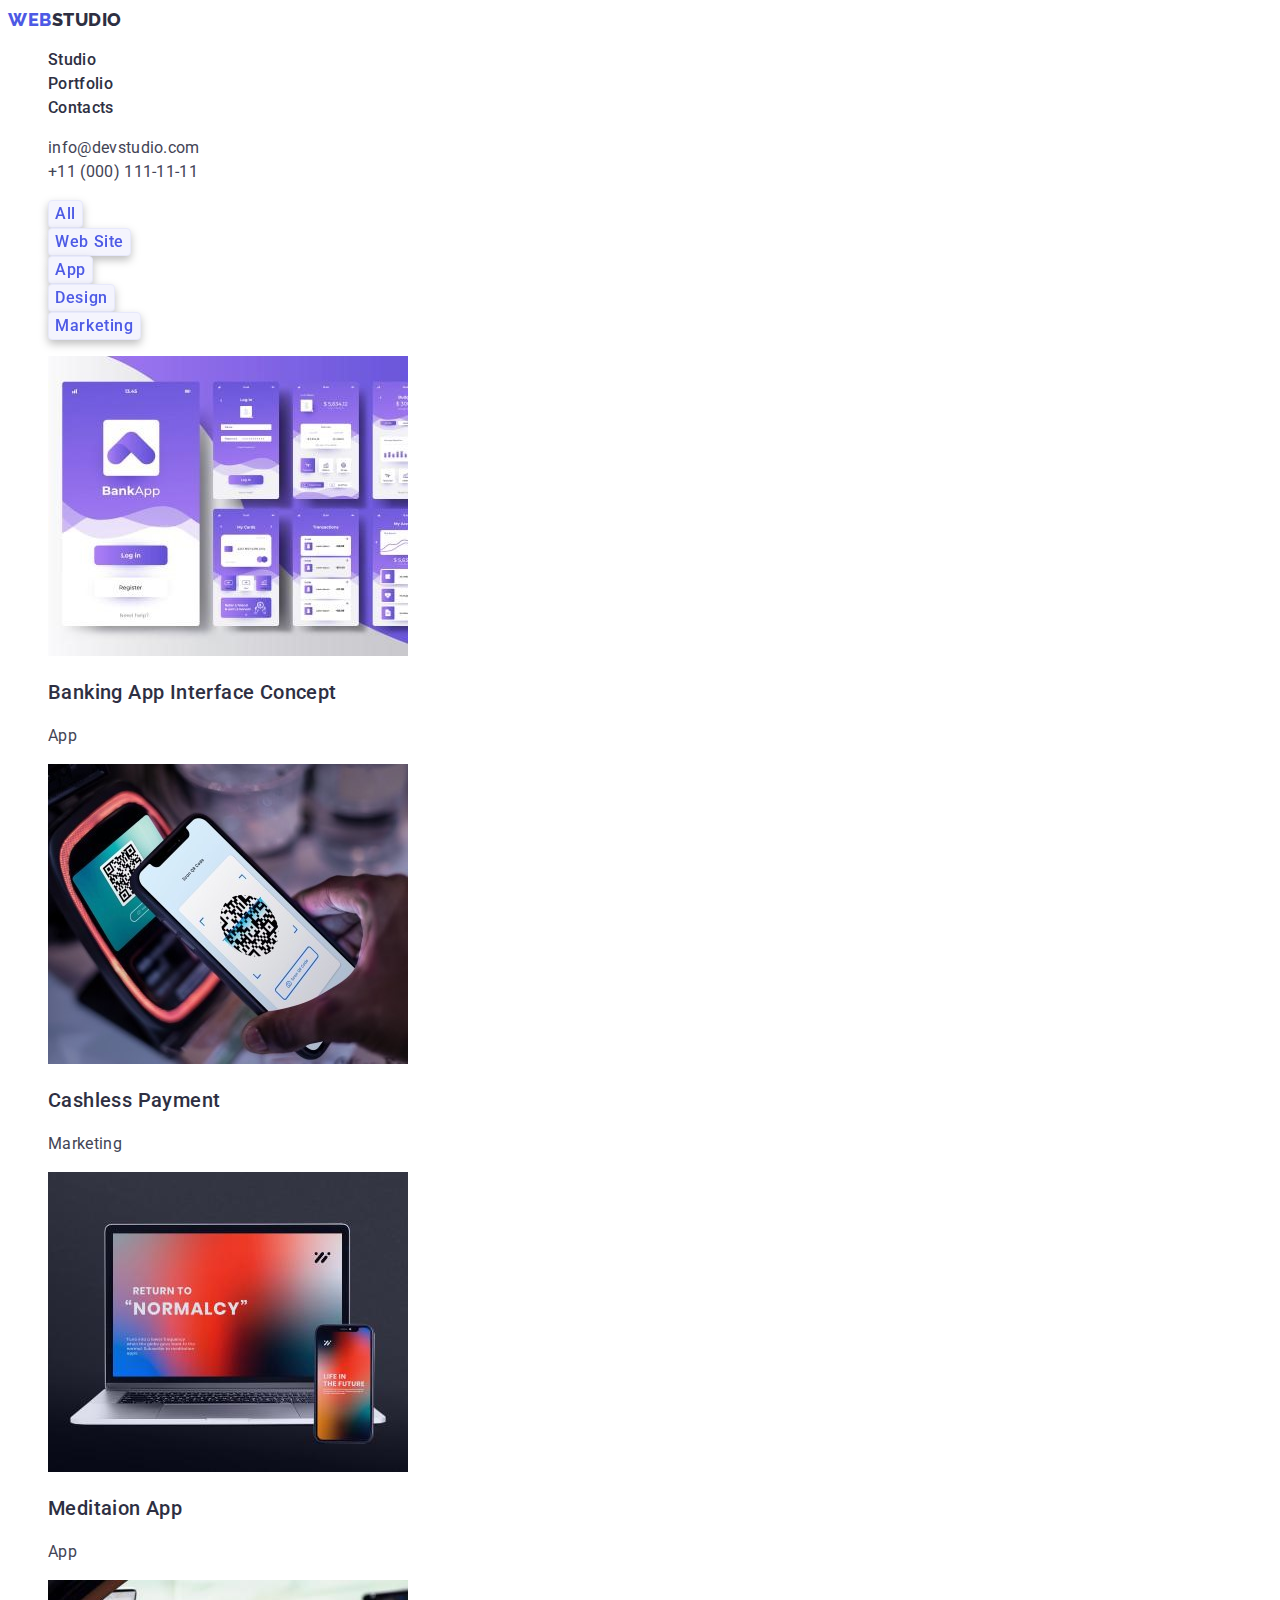
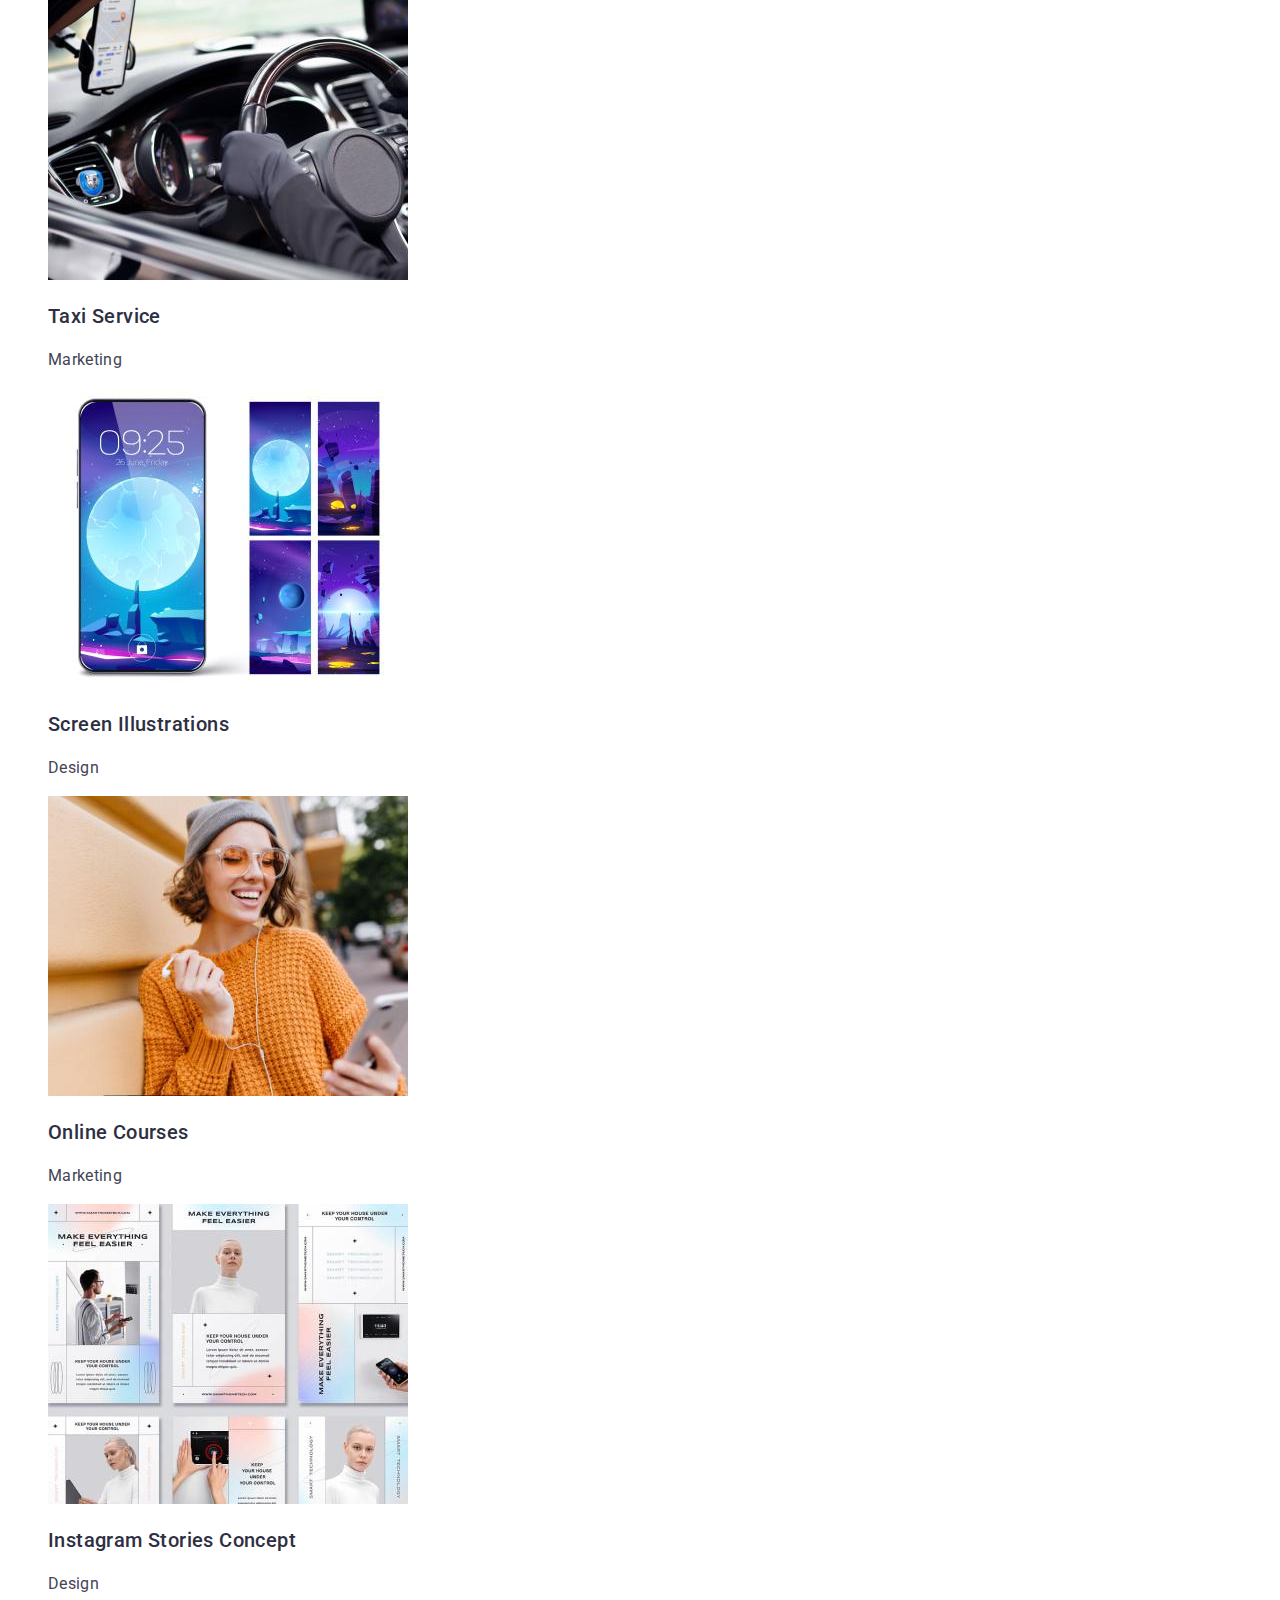
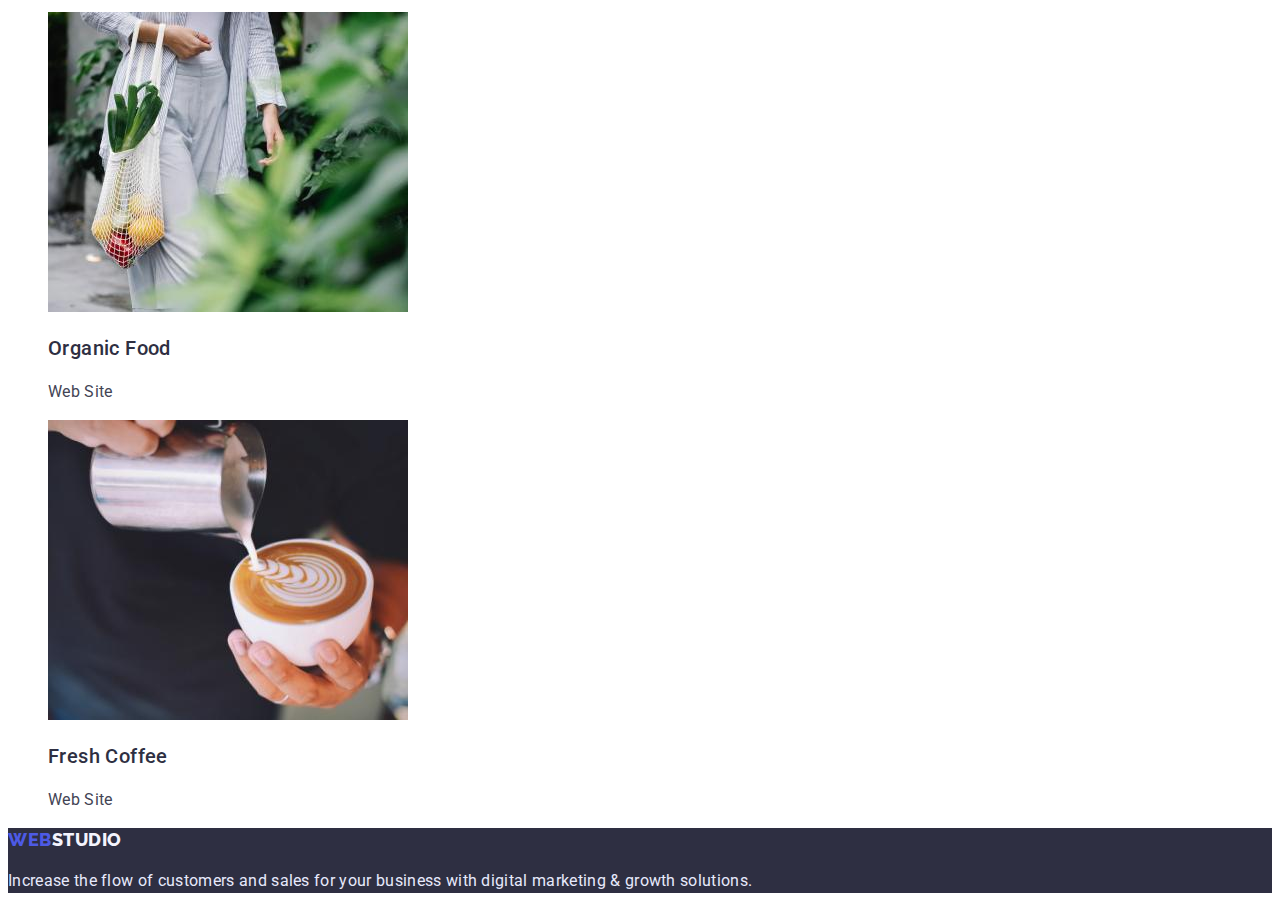
==== portfolio.html @ 24bb742d "yes" ====
<!DOCTYPE html>
<html lang="en">

<head>
    <meta charset="UTF-8">
    <meta http-equiv="X-UA-Compatible" content="IE=edge">
    <meta name="viewport" content="width=device-width, initial-scale=1.0">
    <title>Document</title>
    <!--Fonts-->
    <link rel="preconnect" href="https://fonts.googleapis.com">
    <link rel="preconnect" href="https://fonts.gstatic.com" crossorigin>
    <link href="https://fonts.googleapis.com/css2?family=Raleway:wght@800&family=Roboto:wght@400;500;700&display=swap"
        rel="stylesheet">
    <!--styles-->
    <link rel="stylesheet" href="./css/stile.css">
</head>

<body>
    <header>

        <nav>
            <!--Шапка-->

            <a href="./index.html" class="logo-first">WEB<span class="logo-second">STUDIO</span></a>
            <ul class="link">
                <li><a href="" class="test-link">Studio</a></li>
                <li><a href="" class="test-link">Portfolio</a></li>
                <li><a href="" class="test-link">Contacts</a></li>
            </ul>

        </nav>

        <address class="address">
            <ul class="link-address">
                <li><a href="mailto:info@devstudio.com" class="test-address">info@devstudio.com</a></li>
                <li><a href="tel:+110001111111" class="test-address">+11 (000) 111-11-11</a></li>
            </ul>
        </address>
    </header>

    <main>
        <!--загаловак-->
        <section class="section-portfolio">
            <h1 class="visually-hidden">portfolio</h1>
            <ul>
                <li><button type="button" class="button-portfolio">All</button></li>
                <li><button type="button" class="button-portfolio">Web Site</button></li>
                <li><button type="button" class="button-portfolio">App</button></li>
                <li><button type="button" class="button-portfolio">Design</button></li>
                <li><button type="button" class="button-portfolio">Marketing</button></li>
            </ul>

            <ul>
                <li><a href="" class="links-portfolio">
                        <img src="./images/img8.jpg" alt="Banking App Interface Concept" width="360" height="300">
                        <h3 class="section-header">Banking App Interface Concept</h3>
                        <p class="paragraph">App</p>
                    </a>
                </li>

                <li><a href="" class="links-portfolio">
                        <img src="./images/img9.jpg" alt="Cashless Payment" width="360" height="300">
                        <h3 class="section-header">Cashless Payment</h3>
                        <p class="paragraph">Marketing</p>
                    </a>
                </li>

                <li><a href="" class="links-portfolio">
                        <img src="./images/img10.jpg" alt="Meditaion App" width="360" height="300">
                        <h3 class="section-header">Meditaion App</h3>
                        <p class="paragraph">App</p>
                    </a>
                </li>

                <li><a href="" class="links-portfolio">
                        <img src="./images/img11.jpg" alt="Taxi Service" width="360" height="300">
                        <h3 class="section-header">Taxi Service</h3>
                        <p class="paragraph">Marketing</p>
                    </a>
                </li>

                <li><a href="" class="links-portfolio">
                        <img src="./images/img12.jpg" alt="Screen Illustrations" width="360" height="300">
                        <h3 class="section-header">Screen Illustrations</h3>
                        <p class="paragraph">Design</p>
                    </a>
                </li>

                <li><a href="" class="links-portfolio">
                        <img src="./images/img13.jpg" alt="Online Courses" width="360" height="300">
                        <h3 class="section-header">Online Courses</h3>
                        <p class="paragraph">Marketing</p>
                    </a>
                </li>

                <li><a href="" class="links-portfolio">
                        <img src="./images/img14.jpg" alt="Instagram Stories Concept" width="360" height="300">
                        <h3 class="section-header">Instagram Stories Concept</h3>
                        <p class="paragraph">Design</p>
                    </a>
                </li>

                <li><a href="" class="links-portfolio">
                        <img src="./images/img15.jpg" alt="Organic Food" width="360" height="300">
                        <h3 class="section-header">Organic Food</h3>
                        <p class="paragraph">Web Site</p>
                    </a>
                </li>

                <li><a href="" class="links-portfolio">
                        <img src="./images/img16.jpg" alt="Fresh Coffee" width="360" height="300">
                        <h3 class="section-header">Fresh Coffee</h3>
                        <p class="paragraph">Web Site</p>
                    </a>
                </li>
            </ul>

        </section>
    </main>

    <!--Футер-->
    <footer class="footer">
        <!--сылка-->

        <a href="./index.html" class="logo-first">WEB<span class="logo-seconds">STUDIO</span></a>

        <p class="paragraph-footer">Increase the flow of customers and
            sales for your business with digital
            marketing & growth solutions.</p>

    </footer>
</body>

</html>
---- css/stile.css ----
:root {
     --color-brand: #2E2F42;
     --color-primary: #4D5AE5;
     --colol-secondary: #434455;
     --color-main: #FFFFFF;
     --color-footer: #E7E9FC;
     --color-hover: #404BBF;
 }

 body {
     background: var(--color-main);
     font-family: 'Roboto', sans-serif;
     color: var(--color-brand);
 }

 ul {
     list-style: none;
 }

 .logo-first {
     color: var(--color-primary);
     font-family: 'Raleway', sans-serif;
     font-weight: 800;
     text-decoration: none;
     font-size: 18px;
     line-height: 1.333;
     letter-spacing: 0.03em;

 }

 .logo-second {
     font-family: 'Raleway', sans-serif;
     color: var(--color-brand);
     letter-spacing: 0.03em;
 }

 .link {
     text-decoration: none;
     color: var(--color-brand);
 }

 .test-link:hover,
 .test-link:focus {
     color: var(--color-hover);
 }

 .test-link {
     font-style: normal;
     font-weight: 500;
     text-decoration: none;
     font-size: 16px;
     line-height: 1.5;
     color: var(--color-brand);
     letter-spacing: 0.02em;
 }

 .address {
     color: var(--colol-secondary);
     font-weight: 400;
     font-size: 16px;
     line-height: 1.5;
     letter-spacing: 0.02em;
 }


 .test-address {
     font-style: normal;
     font-weight: 400;
     font-size: 16px;
     line-height: 1.5;
     letter-spacing: 0.02em;
     color: var(--colol-secondary);
     text-decoration: none;
 }


 .test-address:hover,
 .test-address:focus {
     color: var(--color-hover);
 }


 .section-hero {
     background: var(--color-brand);
     text-align: center;
 }

 .hero-tital {
     color: var(--color-main);
     background: var(--color-brand);
     font-weight: 700;
     text-align: center;
     font-size: 56px;
     line-height: 1.071;
     letter-spacing: 0.02em;
 }

 .button-light {
     background: var(--color-primary);
     box-shadow: 0px 4px 4px rgba(0, 0, 0, 0.15);
     border-radius: 4px;
     color: var(--color-main);
     font-style: normal;
     font-weight: 500;
     text-align: center;
     font-size: 16px;
     line-height: 1.5;
     font-family: 'Roboto', sans-serif;
     letter-spacing: 0.04em;
 }

 .button-light:hover,
 .button-light:focus {
     text-align: center;
     background: var(--color-hover);
     cursor: pointer;
 }

 .section-header {
     color: var(--color-brand);
     font-weight: 500;
     font-size: 20px;
     line-height: 1.2;
     letter-spacing: 0.02em;
 }

 .section-li {
     background: var(--color-main);
     box-shadow: 0px 1px 6px rgba(46, 47, 66, 0.08), 0px 1px 1px rgba(46, 47, 66, 0.16), 0px 2px 1px rgba(46, 47, 66, 0.08);
     border-radius: 0px 0px 4px 4px;
 }

 .paragraph {
     color: var(--colol-secondary);
     font-size: 16px;
     line-height: 1.5;
     letter-spacing: 0.02em;
     text-decoration: none;
 }

 .section-img {
     color: var(--color-brand);
     font-weight: 700;
     text-align: center;
     font-size: 36px;
     line-height: 1.111;
     letter-spacing: 0.02em;
 }

 .section {
     background: #F4F4FD;
 }

 .footer {
     background: var(--color-brand);
     font-family: 'Roboto', sans-serif;
     font-style: normal;
     font-weight: 400;
     font-size: 16px;
     line-height: 1.5;
     letter-spacing: 0.02em;
 }

 .logo-seconds {
     color: #F4F4FD;
 }

 .paragraph-footer {
     color: #E7E9FC;
     font-size: 16px;
     line-height: 1.5;
     letter-spacing: 0.02em;
 }

 .section-portfolio {
     box-sizing: border-box;
     border-radius: 4px;
     text-decoration: none;
 }

 .button-portfolio {
     filter: drop-shadow(0px 4px 4px rgba(0, 0, 0, 0.25));
     background: #F4F4FD;
     border: 1px solid #E7E9FC;
     border-radius: 4px;
     font-family: 'Roboto', sans-serif;
     font-style: normal;
     font-weight: 500;
     font-size: 16px;
     line-height: 1.5;
     display: flex;
     align-items: center;
     text-align: center;
     letter-spacing: 0.04em;
     color: var(--color-primary);
     cursor: pointer;
     text-decoration: none;
 }


 .button-portfolio:hover,
 .button-portfolio:focus {
     color: var(--color-main);
     background-color: var(--color-primary);
 }


 .links-portfolio {
     cursor: pointer;
     text-decoration: none;
 }

 .visually-hidden {
     position: absolute;
     white-space: nowrap;
     width: 1px;
     height: 1px;
     overflow: hidden;
     border: 0;
     padding: 0;
     clip: rect(0 0 0 0);
     clip-path: inset(50%);
     margin: -1px;
 }
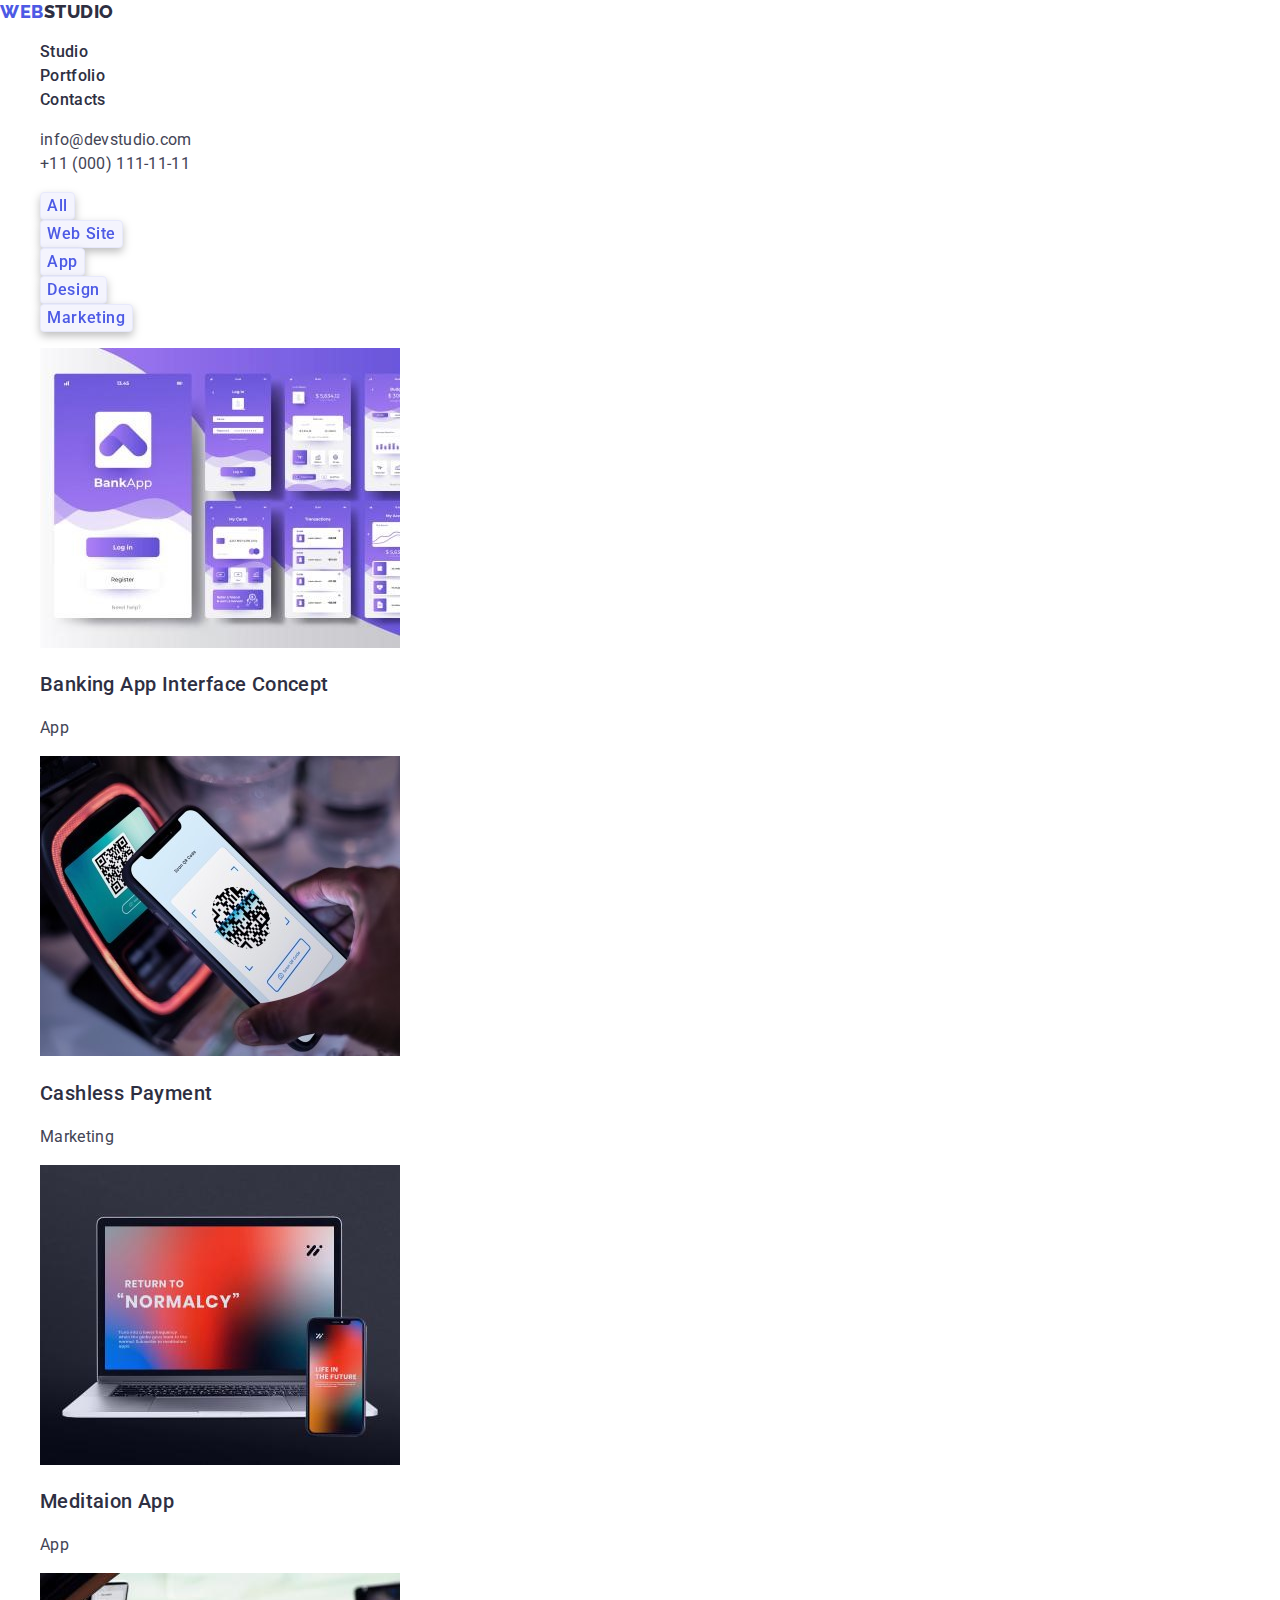
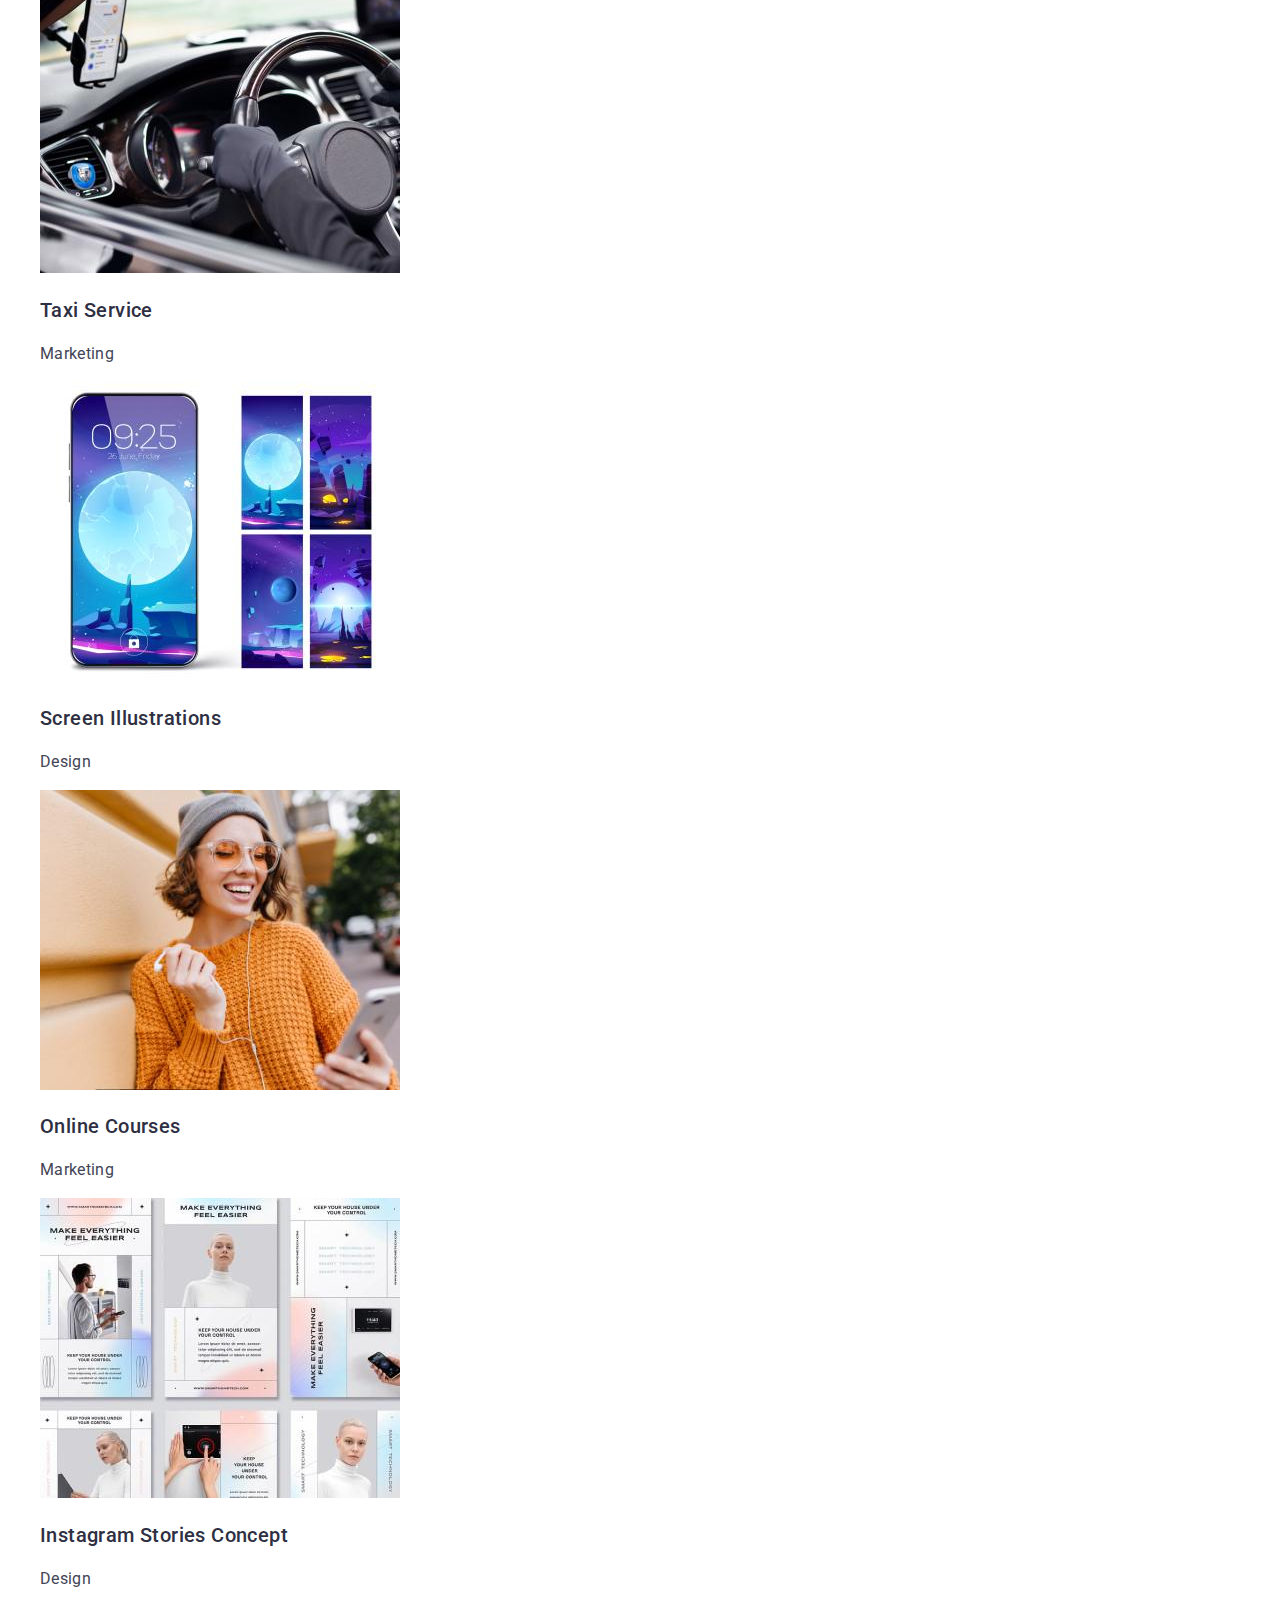
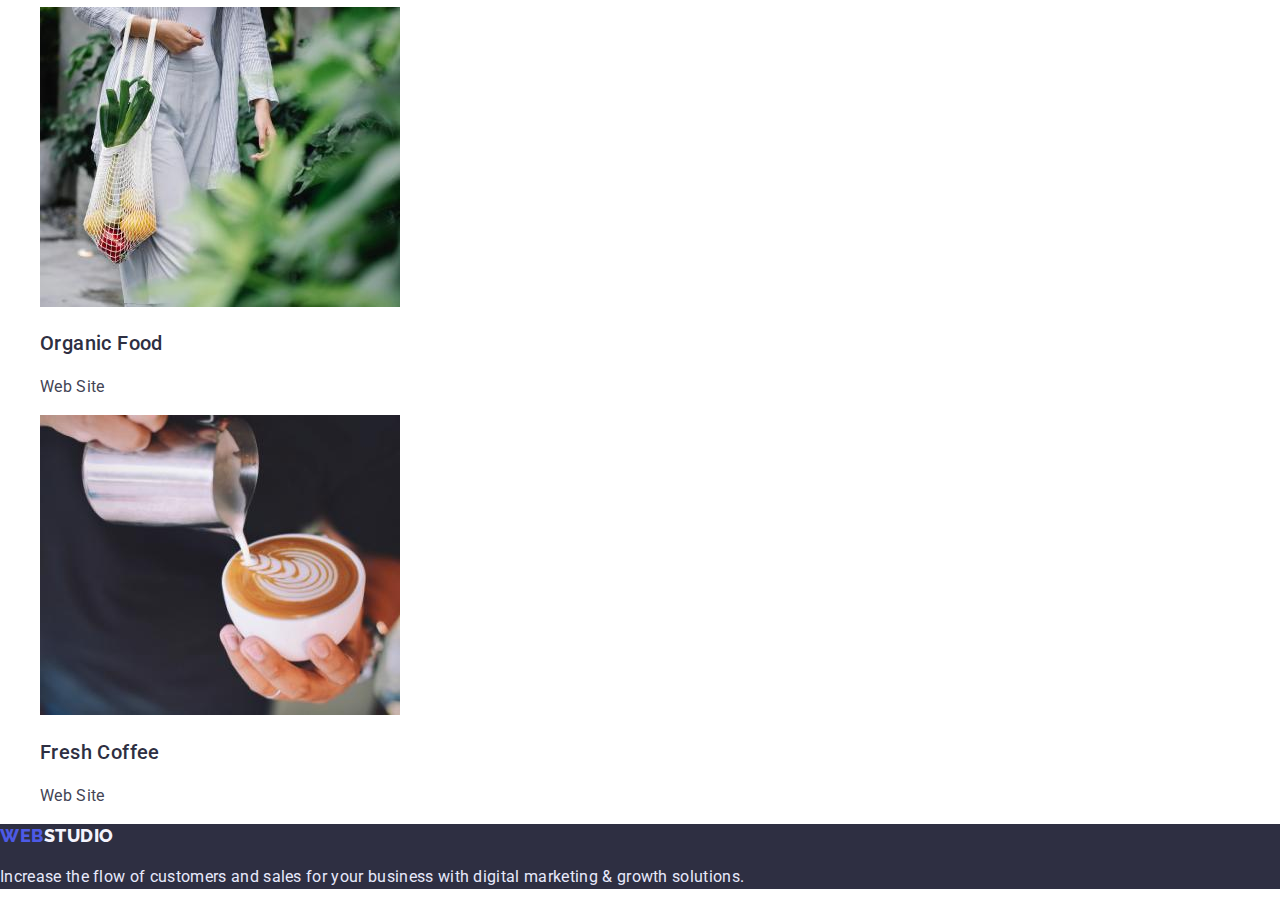
==== commit ee1db316: "yes" ====
--- a/portfolio.html
+++ b/portfolio.html
@@ -12,6 +12,8 @@
     <link href="https://fonts.googleapis.com/css2?family=Raleway:wght@800&family=Roboto:wght@400;500;700&display=swap"
         rel="stylesheet">
     <!--styles-->
+    <link rel="stylesheet"
+        href="https://cdnjs.cloudflare.com/ajax/libs/modern-normalize/0.6.0/modern-normalize.min.css">
     <link rel="stylesheet" href="./css/stile.css">
 </head>
 
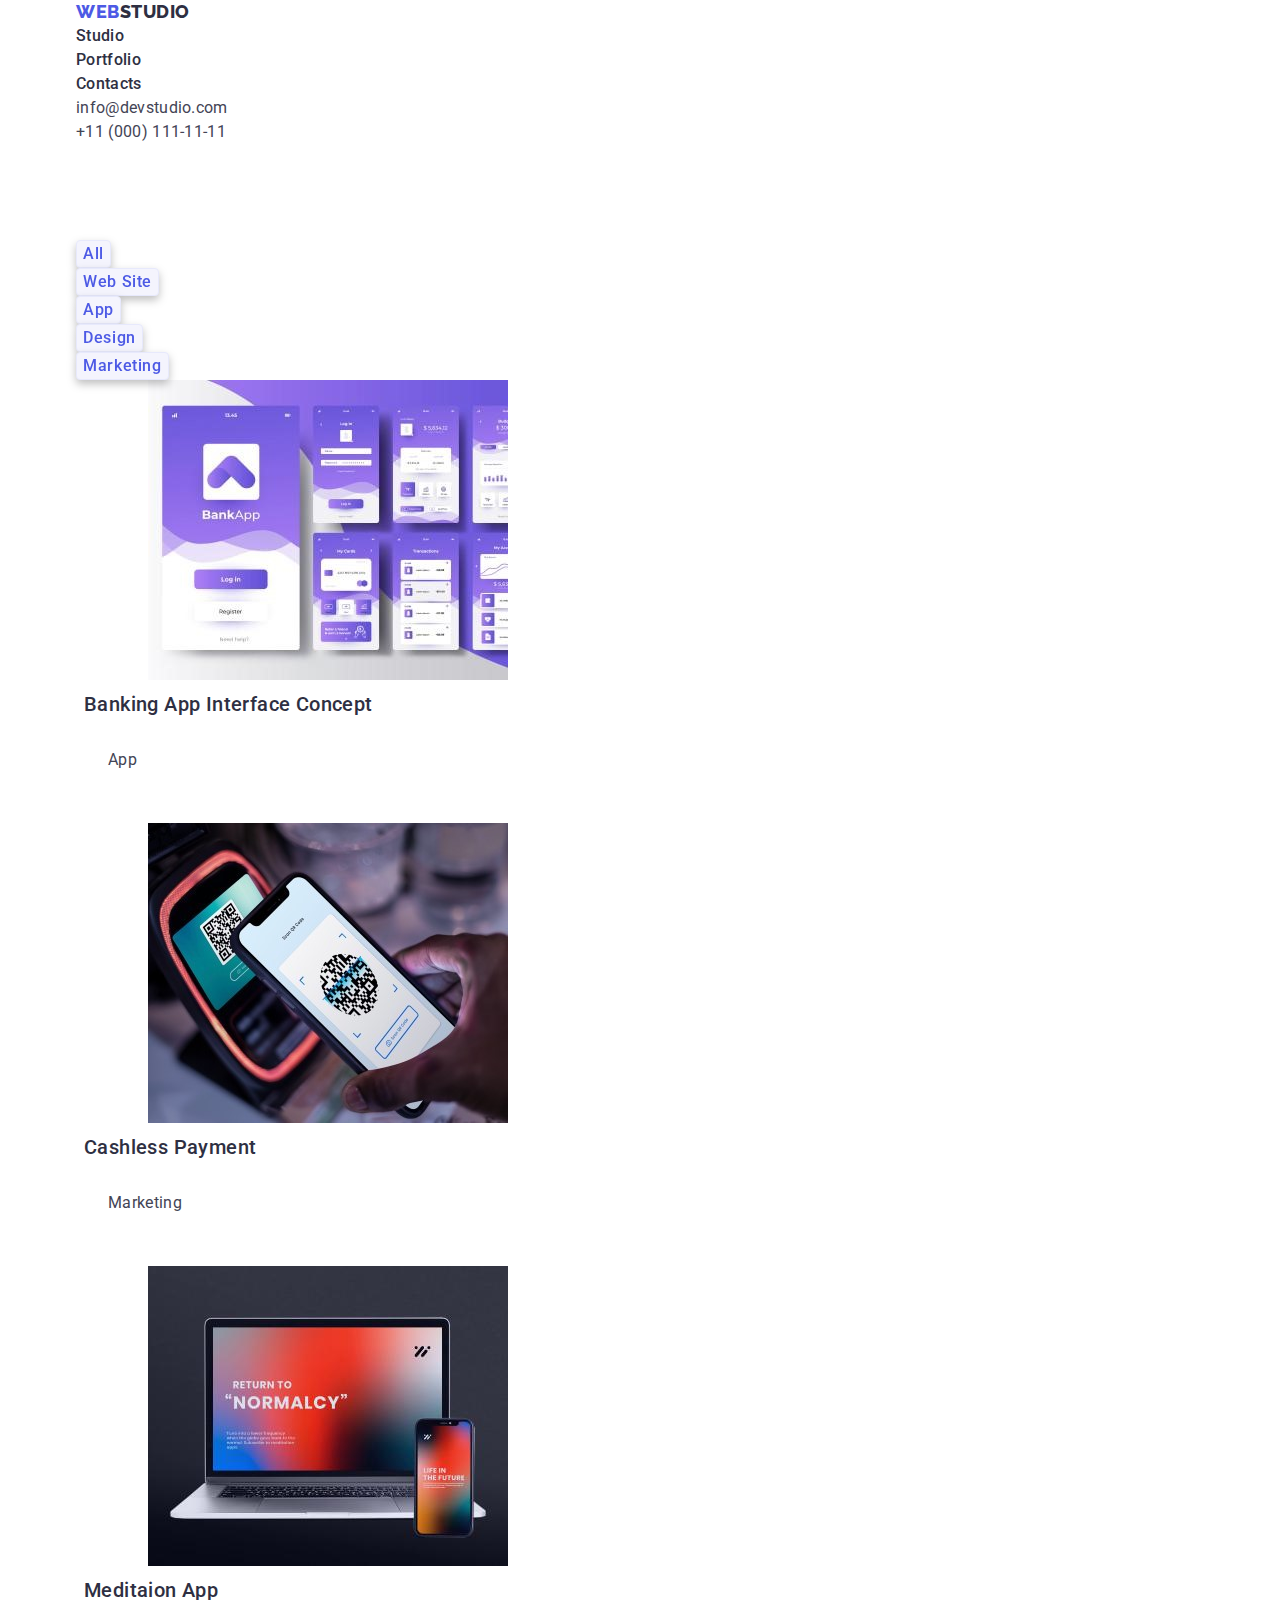
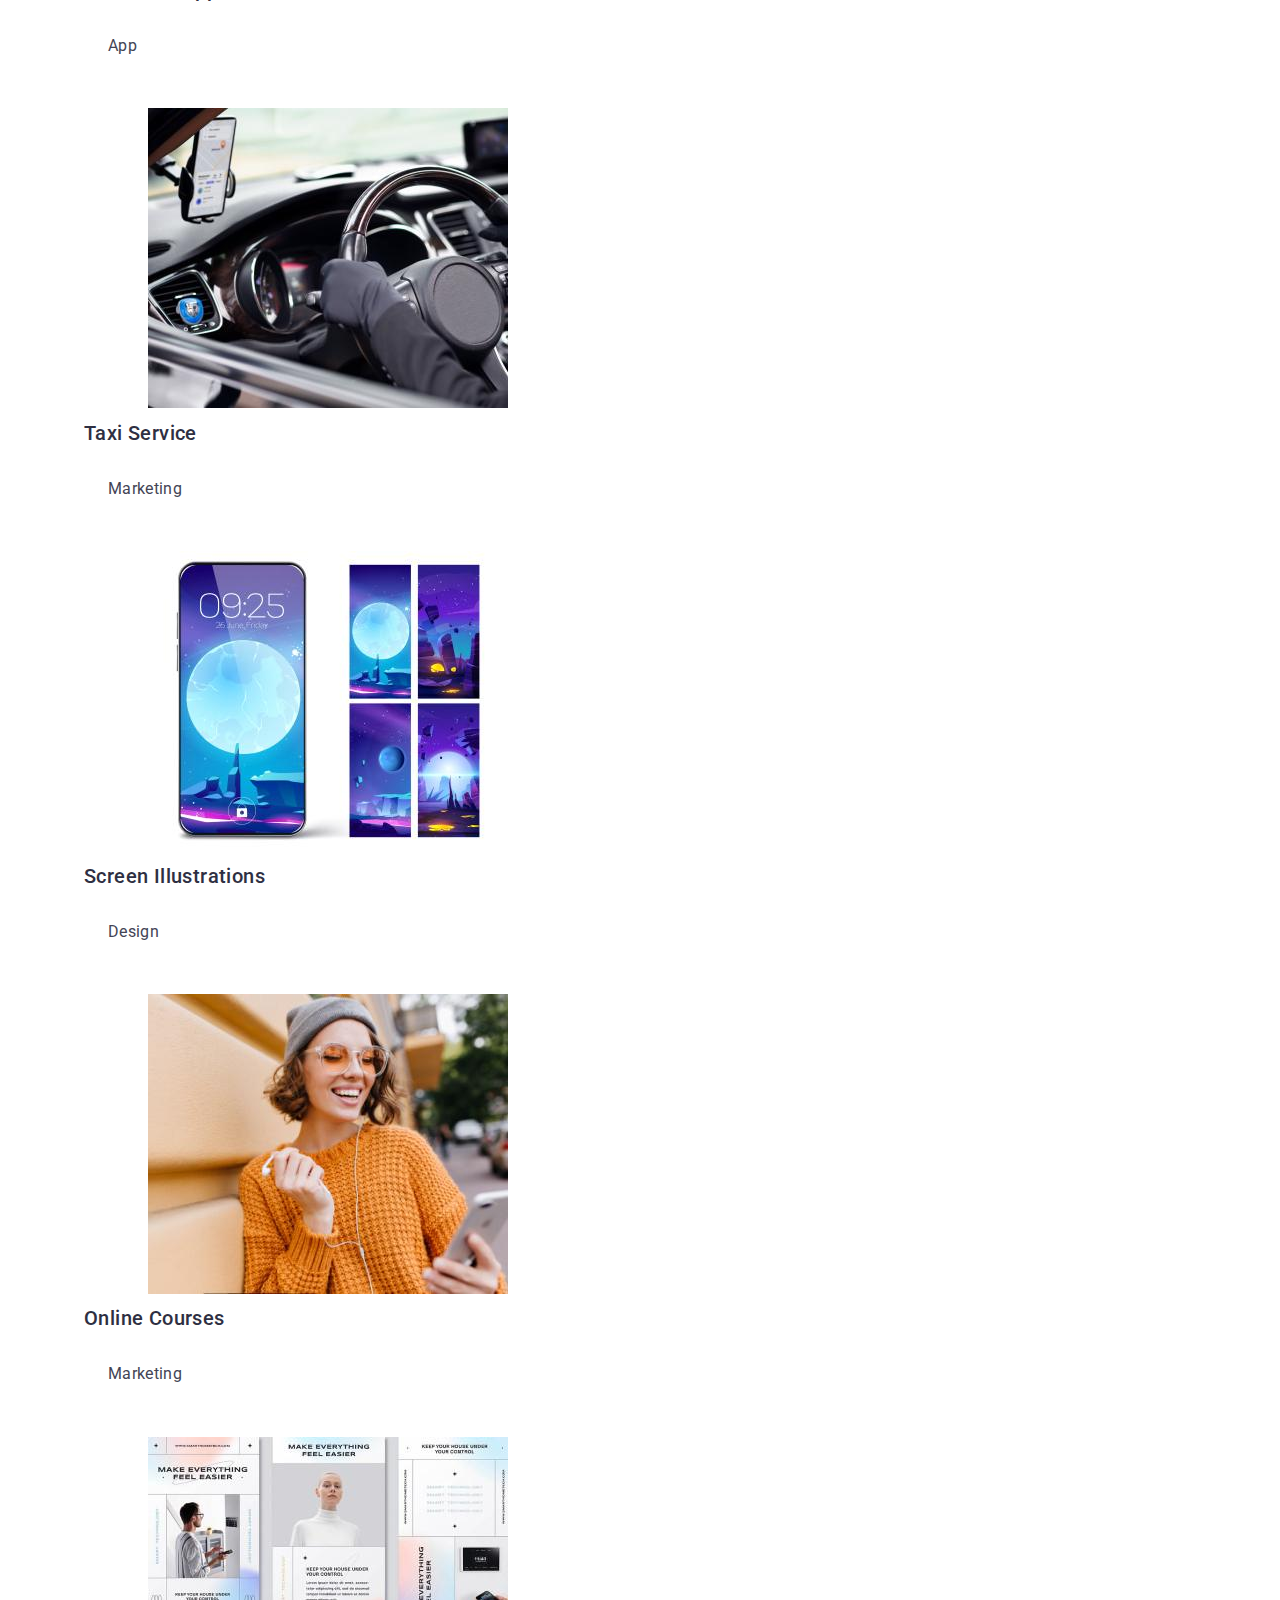
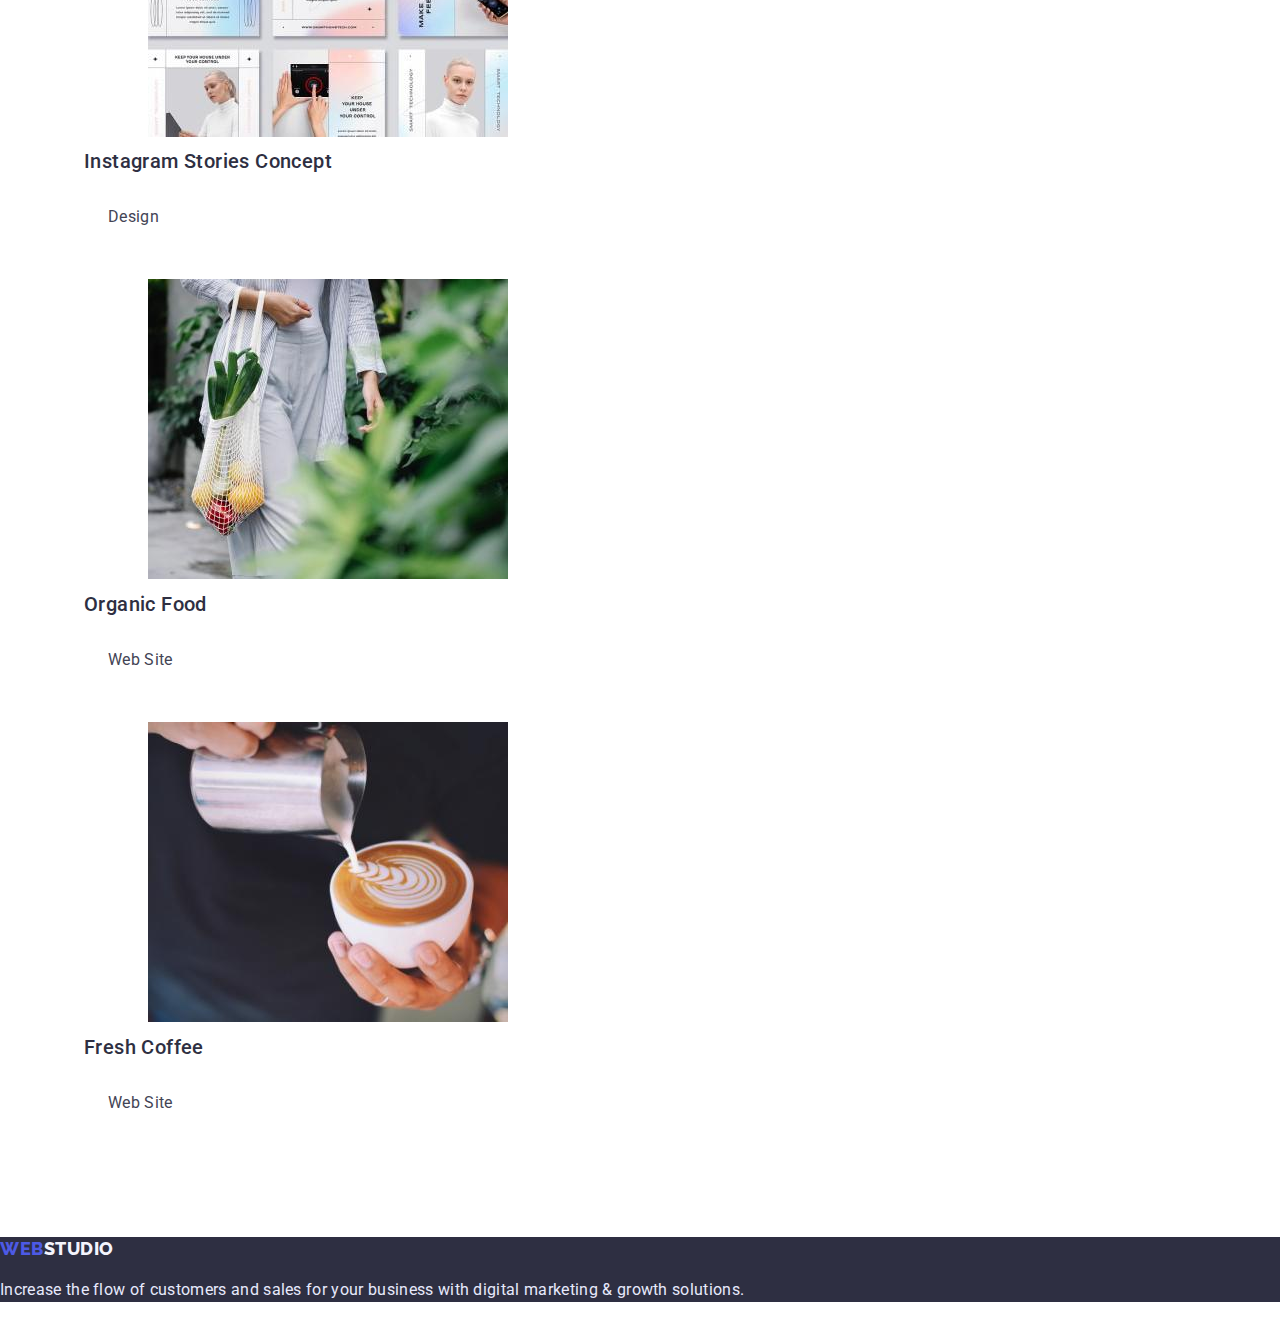
==== commit d31133f0: "yes" ====
--- a/portfolio.html
+++ b/portfolio.html
@@ -11,112 +11,116 @@
     <link rel="preconnect" href="https://fonts.gstatic.com" crossorigin>
     <link href="https://fonts.googleapis.com/css2?family=Raleway:wght@800&family=Roboto:wght@400;500;700&display=swap"
         rel="stylesheet">
+
     <!--styles-->
     <link rel="stylesheet"
-        href="https://cdnjs.cloudflare.com/ajax/libs/modern-normalize/0.6.0/modern-normalize.min.css">
+        href="https://cdnjs.cloudflare.com/ajax/libs/modern-normalize/1.1.0/modern-normalize.min.css">
     <link rel="stylesheet" href="./css/stile.css">
 </head>
 
 <body>
-    <header>
+    <header class="header">
+        <div class="container">
+            <nav>
+                <!--Шапка-->
 
-        <nav>
-            <!--Шапка-->
+                <a href="./index.html" class="logo-first">WEB<span class="logo-second">STUDIO</span></a>
+                <ul class="link">
+                    <li><a href="" class="test-link">Studio</a></li>
+                    <li><a href="" class="test-link">Portfolio</a></li>
+                    <li><a href="" class="test-link">Contacts</a></li>
+                </ul>
+            </nav>
 
-            <a href="./index.html" class="logo-first">WEB<span class="logo-second">STUDIO</span></a>
-            <ul class="link">
-                <li><a href="" class="test-link">Studio</a></li>
-                <li><a href="" class="test-link">Portfolio</a></li>
-                <li><a href="" class="test-link">Contacts</a></li>
-            </ul>
-
-        </nav>
-
-        <address class="address">
-            <ul class="link-address">
-                <li><a href="mailto:info@devstudio.com" class="test-address">info@devstudio.com</a></li>
-                <li><a href="tel:+110001111111" class="test-address">+11 (000) 111-11-11</a></li>
-            </ul>
-        </address>
+            <address class="address">
+                <ul class="link-address">
+                    <li><a href="mailto:info@devstudio.com" class="test-address">info@devstudio.com</a></li>
+                    <li><a href="tel:+110001111111" class="test-address">+11 (000) 111-11-11</a></li>
+                </ul>
+            </address>
+        </div>
     </header>
 
     <main>
         <!--загаловак-->
         <section class="section-portfolio">
-            <h1 class="visually-hidden">portfolio</h1>
-            <ul>
-                <li><button type="button" class="button-portfolio">All</button></li>
-                <li><button type="button" class="button-portfolio">Web Site</button></li>
-                <li><button type="button" class="button-portfolio">App</button></li>
-                <li><button type="button" class="button-portfolio">Design</button></li>
-                <li><button type="button" class="button-portfolio">Marketing</button></li>
-            </ul>
+            <div class="container">
+                <h1 class="visually-hidden">portfolio</h1>
+                <ul>
+                    <li><button type="button" class="button-portfolio">All</button></li>
+                    <li><button type="button" class="button-portfolio">Web Site</button></li>
+                    <li><button type="button" class="button-portfolio">App</button></li>
+                    <li><button type="button" class="button-portfolio">Design</button></li>
+                    <li><button type="button" class="button-portfolio">Marketing</button></li>
+                </ul>
 
-            <ul>
-                <li><a href="" class="links-portfolio">
-                        <img src="./images/img8.jpg" alt="Banking App Interface Concept" width="360" height="300">
-                        <h3 class="section-header">Banking App Interface Concept</h3>
-                        <p class="paragraph">App</p>
-                    </a>
-                </li>
 
-                <li><a href="" class="links-portfolio">
-                        <img src="./images/img9.jpg" alt="Cashless Payment" width="360" height="300">
-                        <h3 class="section-header">Cashless Payment</h3>
-                        <p class="paragraph">Marketing</p>
-                    </a>
-                </li>
 
-                <li><a href="" class="links-portfolio">
-                        <img src="./images/img10.jpg" alt="Meditaion App" width="360" height="300">
-                        <h3 class="section-header">Meditaion App</h3>
-                        <p class="paragraph">App</p>
-                    </a>
-                </li>
+                <ul>
+                    <li><a href="" class="links-portfolio">
+                            <img src="./images/img8.jpg" alt="Banking App Interface Concept" width="360" height="300">
+                            <h3 class="section-header">Banking App Interface Concept</h3>
+                            <p class="paragraph">App</p>
+                        </a>
+                    </li>
 
-                <li><a href="" class="links-portfolio">
-                        <img src="./images/img11.jpg" alt="Taxi Service" width="360" height="300">
-                        <h3 class="section-header">Taxi Service</h3>
-                        <p class="paragraph">Marketing</p>
-                    </a>
-                </li>
+                    <li><a href="" class="links-portfolio">
+                            <img src="./images/img9.jpg" alt="Cashless Payment" width="360" height="300">
+                            <h3 class="section-header">Cashless Payment</h3>
+                            <p class="paragraph">Marketing</p>
+                        </a>
+                    </li>
 
-                <li><a href="" class="links-portfolio">
-                        <img src="./images/img12.jpg" alt="Screen Illustrations" width="360" height="300">
-                        <h3 class="section-header">Screen Illustrations</h3>
-                        <p class="paragraph">Design</p>
-                    </a>
-                </li>
+                    <li><a href="" class="links-portfolio">
+                            <img src="./images/img10.jpg" alt="Meditaion App" width="360" height="300">
+                            <h3 class="section-header">Meditaion App</h3>
+                            <p class="paragraph">App</p>
+                        </a>
+                    </li>
 
-                <li><a href="" class="links-portfolio">
-                        <img src="./images/img13.jpg" alt="Online Courses" width="360" height="300">
-                        <h3 class="section-header">Online Courses</h3>
-                        <p class="paragraph">Marketing</p>
-                    </a>
-                </li>
+                    <li><a href="" class="links-portfolio">
+                            <img src="./images/img11.jpg" alt="Taxi Service" width="360" height="300">
+                            <h3 class="section-header">Taxi Service</h3>
+                            <p class="paragraph">Marketing</p>
+                        </a>
+                    </li>
 
-                <li><a href="" class="links-portfolio">
-                        <img src="./images/img14.jpg" alt="Instagram Stories Concept" width="360" height="300">
-                        <h3 class="section-header">Instagram Stories Concept</h3>
-                        <p class="paragraph">Design</p>
-                    </a>
-                </li>
+                    <li><a href="" class="links-portfolio">
+                            <img src="./images/img12.jpg" alt="Screen Illustrations" width="360" height="300">
+                            <h3 class="section-header">Screen Illustrations</h3>
+                            <p class="paragraph">Design</p>
+                        </a>
+                    </li>
 
-                <li><a href="" class="links-portfolio">
-                        <img src="./images/img15.jpg" alt="Organic Food" width="360" height="300">
-                        <h3 class="section-header">Organic Food</h3>
-                        <p class="paragraph">Web Site</p>
-                    </a>
-                </li>
+                    <li><a href="" class="links-portfolio">
+                            <img src="./images/img13.jpg" alt="Online Courses" width="360" height="300">
+                            <h3 class="section-header">Online Courses</h3>
+                            <p class="paragraph">Marketing</p>
+                        </a>
+                    </li>
 
-                <li><a href="" class="links-portfolio">
-                        <img src="./images/img16.jpg" alt="Fresh Coffee" width="360" height="300">
-                        <h3 class="section-header">Fresh Coffee</h3>
-                        <p class="paragraph">Web Site</p>
-                    </a>
-                </li>
-            </ul>
+                    <li><a href="" class="links-portfolio">
+                            <img src="./images/img14.jpg" alt="Instagram Stories Concept" width="360" height="300">
+                            <h3 class="section-header">Instagram Stories Concept</h3>
+                            <p class="paragraph">Design</p>
+                        </a>
+                    </li>
 
+                    <li><a href="" class="links-portfolio">
+                            <img src="./images/img15.jpg" alt="Organic Food" width="360" height="300">
+                            <h3 class="section-header">Organic Food</h3>
+                            <p class="paragraph">Web Site</p>
+                        </a>
+                    </li>
+
+                    <li><a href="" class="links-portfolio">
+                            <img src="./images/img16.jpg" alt="Fresh Coffee" width="360" height="300">
+                            <h3 class="section-header">Fresh Coffee</h3>
+                            <p class="paragraph">Web Site</p>
+                        </a>
+                    </li>
+                </ul>
+            </div>
         </section>
     </main>
 
--- a/css/stile.css
+++ b/css/stile.css
@@ -14,7 +14,16 @@
  }
 
  ul {
-     list-style: none;
+     list-style-type: none;
+     margin: 0;
+     padding: 0;
+ }
+
+ .container {
+     max-width: 1158px;
+     width: 100%;
+     margin: 0 auto;
+     padding: 0 15px;
  }
 
  .logo-first {
@@ -83,6 +92,9 @@
  .section-hero {
      background: var(--color-brand);
      text-align: center;
+     padding-top: 188px;
+     padding-bottom: 188px;
+
  }
 
  .hero-tital {
@@ -93,6 +105,7 @@
      font-size: 56px;
      line-height: 1.071;
      letter-spacing: 0.02em;
+     margin-bottom: 48px;
  }
 
  .button-light {
@@ -116,18 +129,24 @@
      cursor: pointer;
  }
 
+ .section {
+     padding: 120px 0;
+ }
+
  .section-header {
      color: var(--color-brand);
      font-weight: 500;
      font-size: 20px;
      line-height: 1.2;
      letter-spacing: 0.02em;
+     margin: 8px;
  }
 
  .section-li {
      background: var(--color-main);
      box-shadow: 0px 1px 6px rgba(46, 47, 66, 0.08), 0px 1px 1px rgba(46, 47, 66, 0.16), 0px 2px 1px rgba(46, 47, 66, 0.08);
      border-radius: 0px 0px 4px 4px;
+     margin: 32px;
  }
 
  .paragraph {
@@ -136,6 +155,7 @@
      line-height: 1.5;
      letter-spacing: 0.02em;
      text-decoration: none;
+     margin: 32px;
  }
 
  .section-img {
@@ -145,10 +165,12 @@
      font-size: 36px;
      line-height: 1.111;
      letter-spacing: 0.02em;
- }
-
- .section {
+     margin: 72px;
+ }
+
+ .employees {
      background: #F4F4FD;
+     padding: 120px 0;
  }
 
  .footer {
@@ -176,6 +198,8 @@
      box-sizing: border-box;
      border-radius: 4px;
      text-decoration: none;
+     padding-top: 96px;
+     padding-bottom: 72px;
  }
 
  .button-portfolio {
@@ -208,6 +232,7 @@
  .links-portfolio {
      cursor: pointer;
      text-decoration: none;
+     margin: 72px;
  }
 
  .visually-hidden {
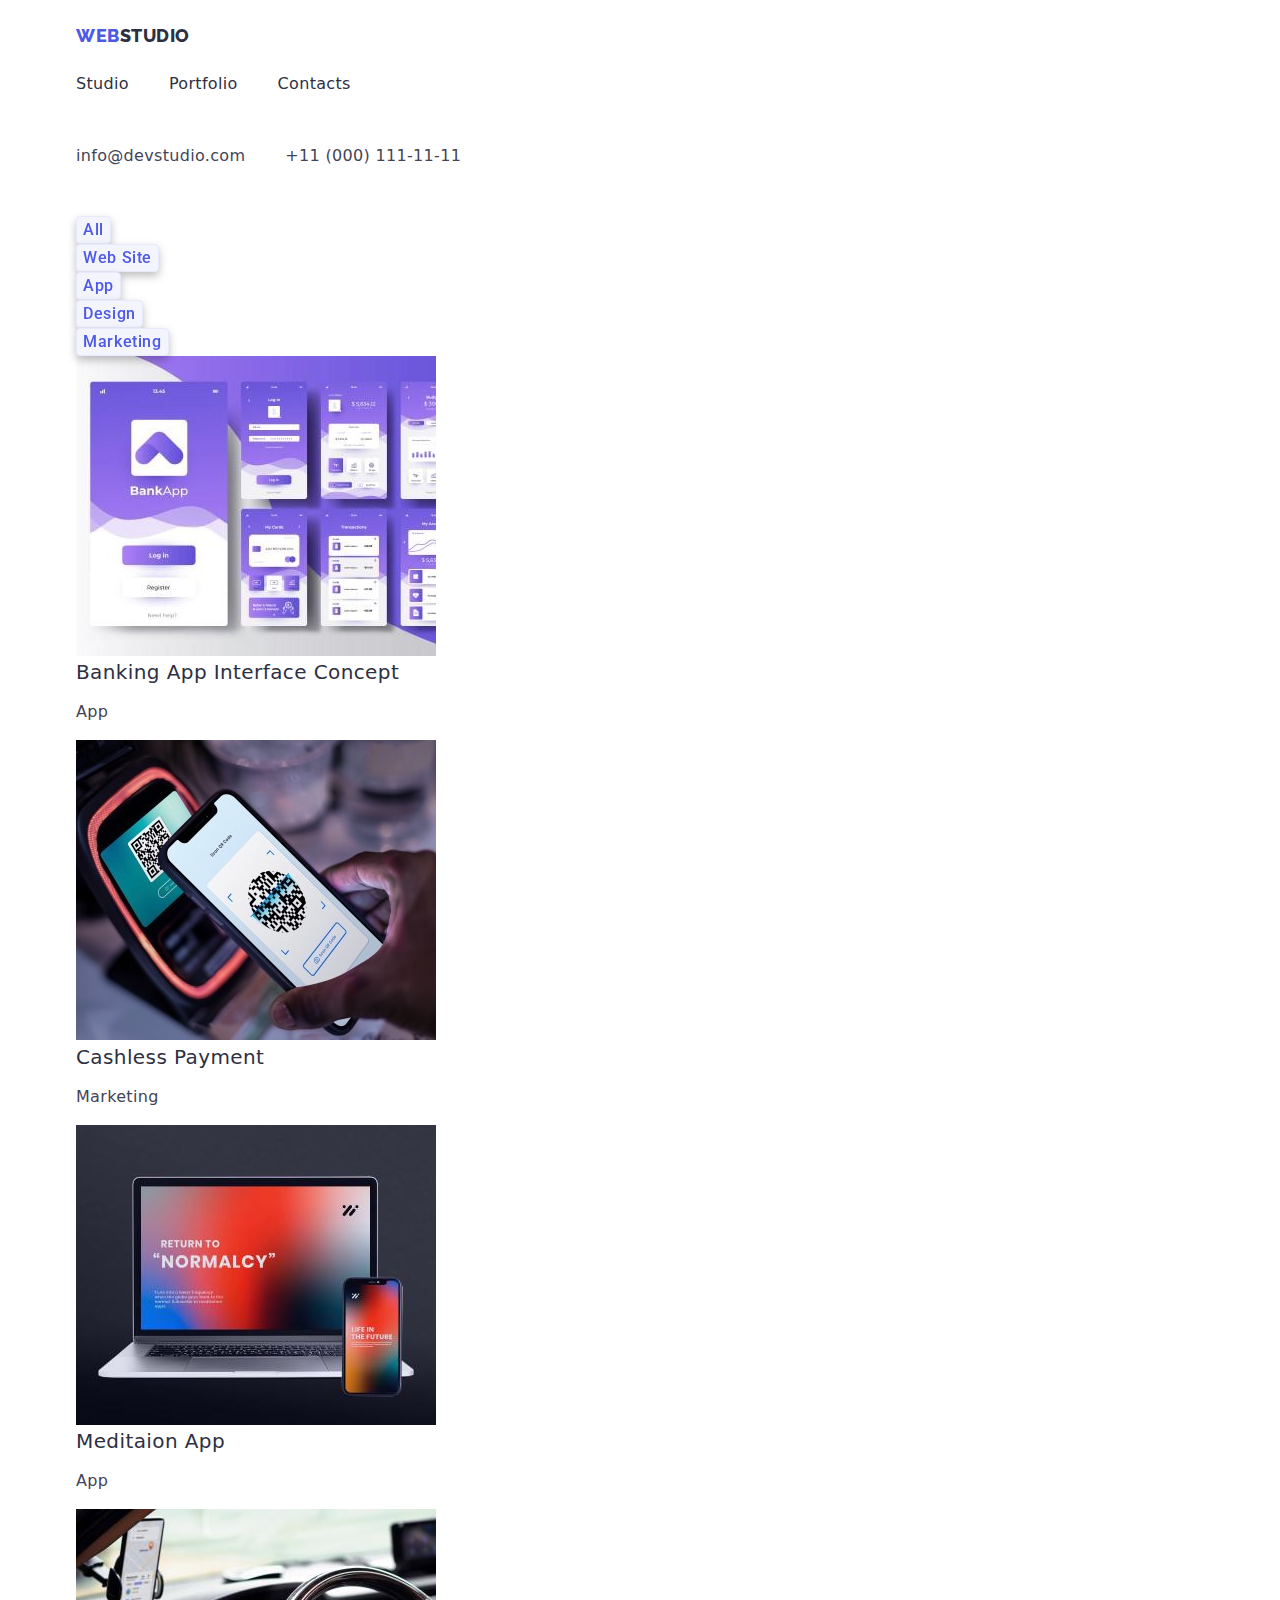
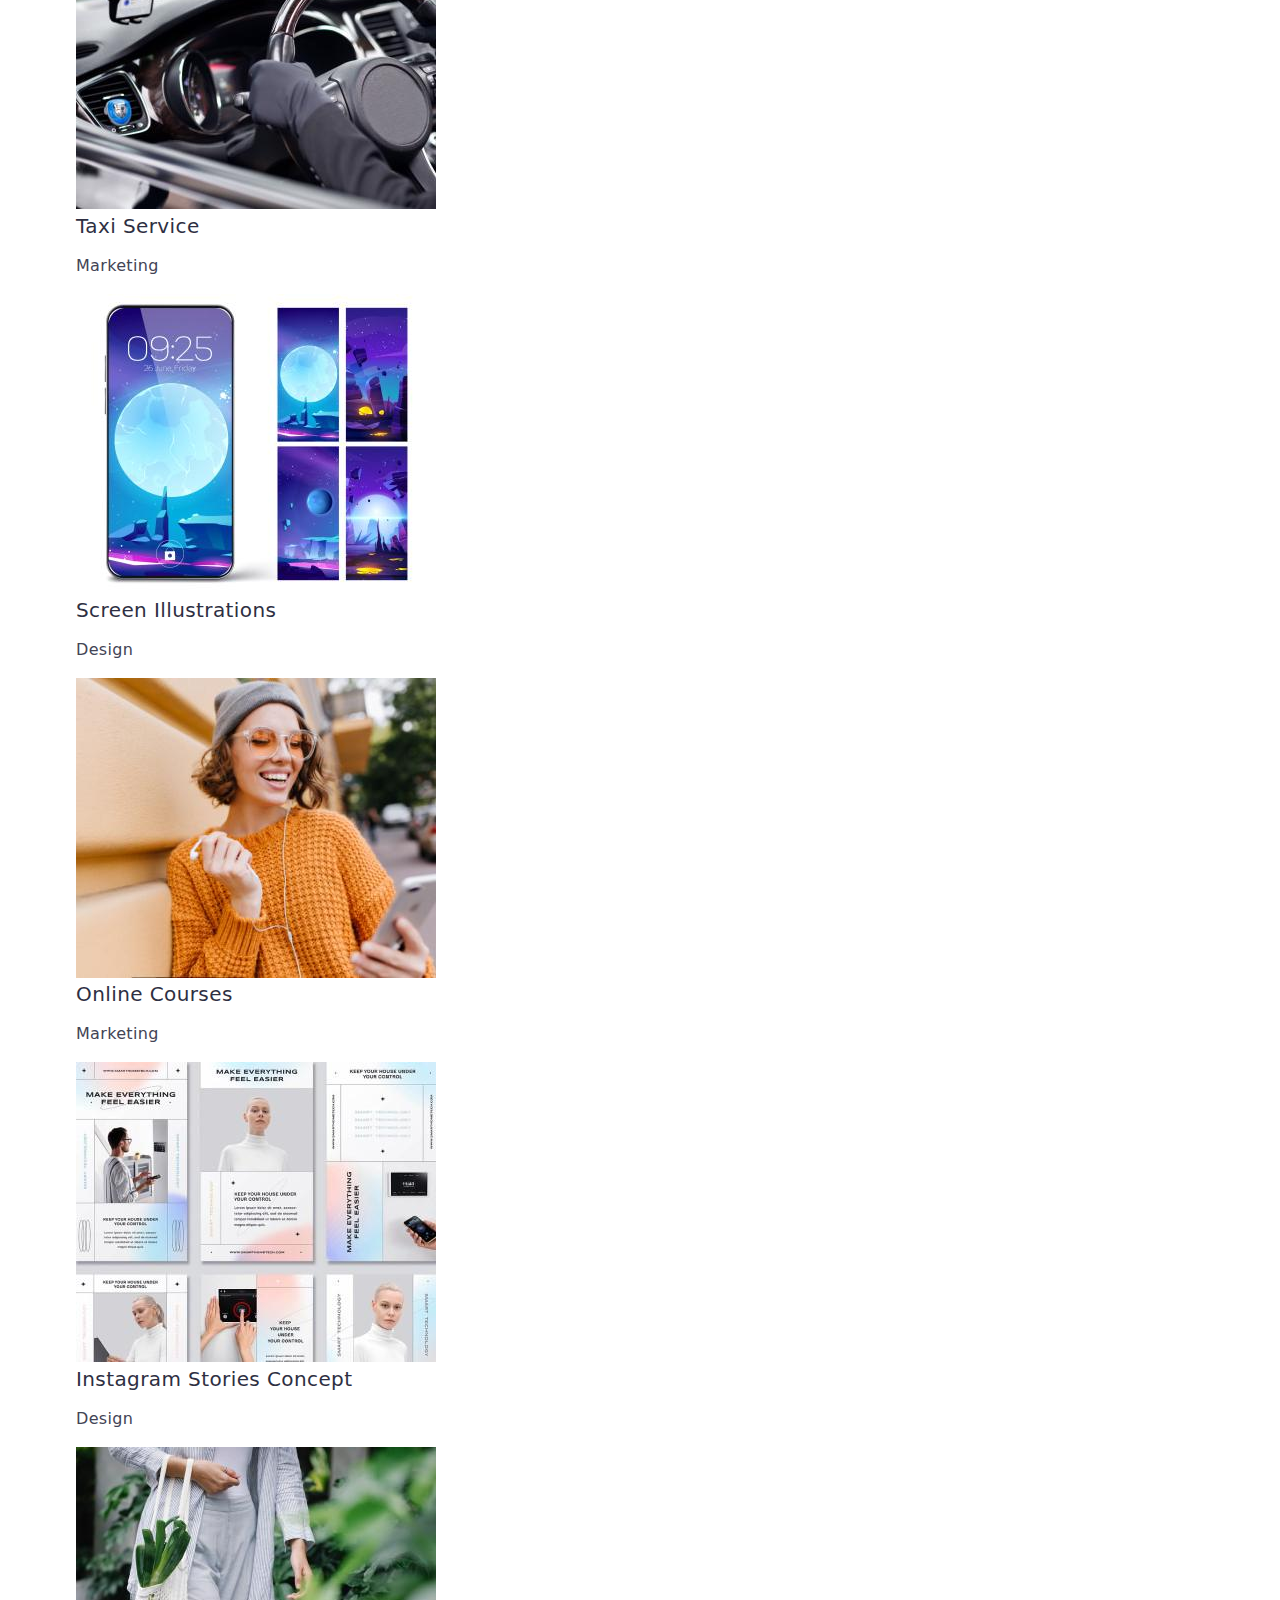
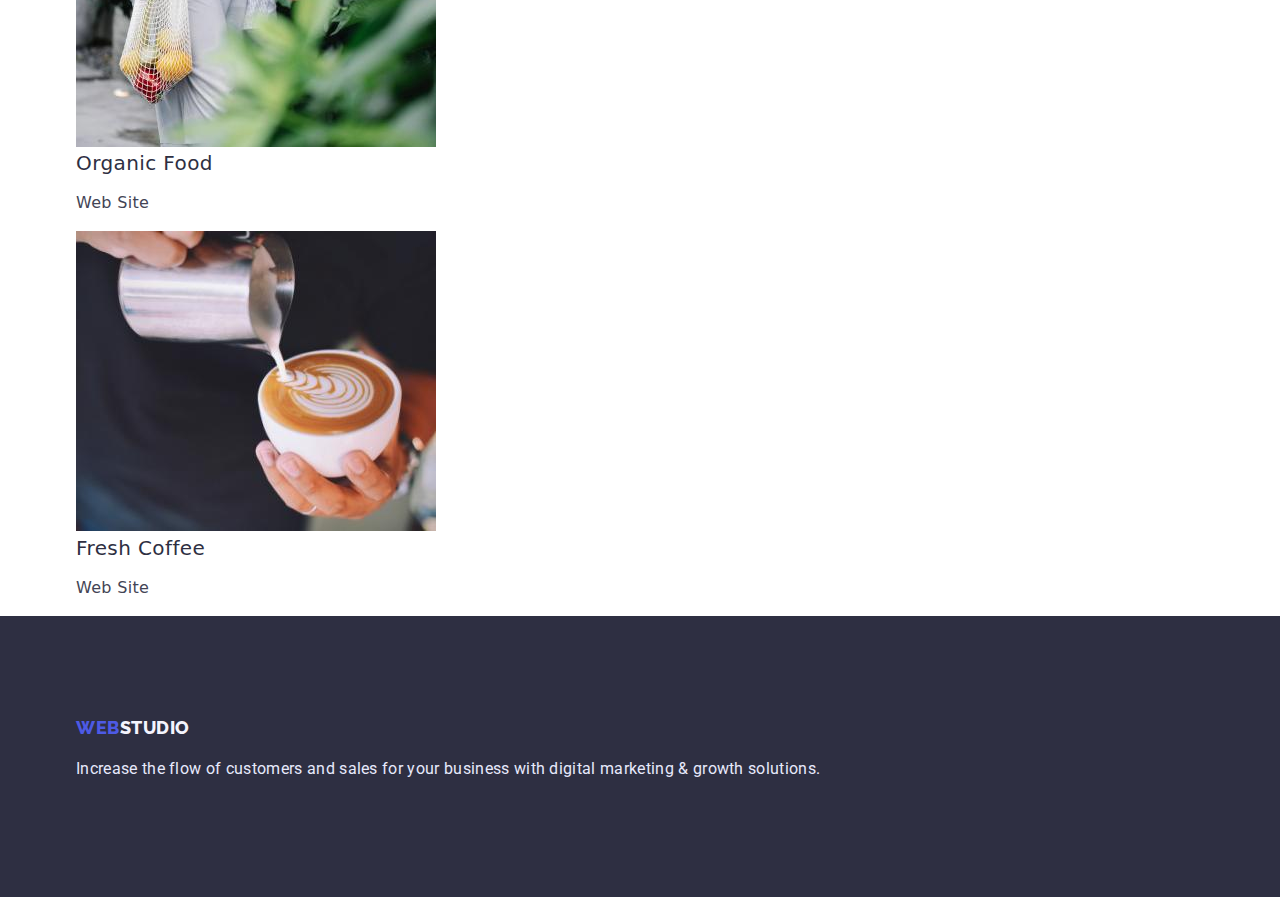
==== commit be8e7595: "yes" ====
--- a/portfolio.html
+++ b/portfolio.html
@@ -26,19 +26,21 @@
 
                 <a href="./index.html" class="logo-first">WEB<span class="logo-second">STUDIO</span></a>
                 <ul class="link">
-                    <li><a href="" class="test-link">Studio</a></li>
-                    <li><a href="" class="test-link">Portfolio</a></li>
-                    <li><a href="" class="test-link">Contacts</a></li>
+                    <li class="item"><a href="" class="test-link">Studio</a></li>
+                    <li class="item"><a href="" class="test-link">Portfolio</a></li>
+                    <li class="item"><a href="" class="test-link">Contacts</a></li>
                 </ul>
             </nav>
 
             <address class="address">
                 <ul class="link-address">
-                    <li><a href="mailto:info@devstudio.com" class="test-address">info@devstudio.com</a></li>
-                    <li><a href="tel:+110001111111" class="test-address">+11 (000) 111-11-11</a></li>
+                    <li class="item"><a href="mailto:info@devstudio.com" class="test-address">info@devstudio.com</a>
+                    </li>
+                    <li class="item"><a href="tel:+110001111111" class="test-address">+11 (000) 111-11-11</a></li>
                 </ul>
-            </address>
         </div>
+        </address>
+
     </header>
 
     <main>
@@ -53,9 +55,9 @@
                     <li><button type="button" class="button-portfolio">Design</button></li>
                     <li><button type="button" class="button-portfolio">Marketing</button></li>
                 </ul>
+            </div>
 
-
-
+            <div class="container">
                 <ul>
                     <li><a href="" class="links-portfolio">
                             <img src="./images/img8.jpg" alt="Banking App Interface Concept" width="360" height="300">
@@ -126,14 +128,13 @@
 
     <!--Футер-->
     <footer class="footer">
-        <!--сылка-->
-
-        <a href="./index.html" class="logo-first">WEB<span class="logo-seconds">STUDIO</span></a>
-
-        <p class="paragraph-footer">Increase the flow of customers and
-            sales for your business with digital
-            marketing & growth solutions.</p>
-
+        <div class="container">
+            <!--сылка-->
+            <a href="./index.html" class="logo-first">WEB<span class="logo-seconds">STUDIO</span></a>
+            <p class="paragraph-footer">Increase the flow of customers and
+                sales for your business with digital
+                marketing & growth solutions.</p>
+        </div>
     </footer>
 </body>
 
--- a/css/stile.css
+++ b/css/stile.css
@@ -9,15 +9,21 @@
 
  body {
      background: var(--color-main);
-     font-family: 'Roboto', sans-serif;
      color: var(--color-brand);
  }
 
  ul {
      list-style-type: none;
+     padding: 0;
      margin: 0;
-     padding: 0;
- }
+ }
+
+
+ .header {
+     padding-top: 24px;
+     padding-bottom: 24px;
+ }
+
 
  .container {
      max-width: 1158px;
@@ -34,6 +40,8 @@
      font-size: 18px;
      line-height: 1.333;
      letter-spacing: 0.03em;
+     padding-top: 0;
+     padding-bottom: 16px;
 
  }
 
@@ -46,11 +54,16 @@
  .link {
      text-decoration: none;
      color: var(--color-brand);
+
+     display: flex;
+
+
  }
 
  .test-link:hover,
  .test-link:focus {
      color: var(--color-hover);
+
  }
 
  .test-link {
@@ -61,6 +74,14 @@
      line-height: 1.5;
      color: var(--color-brand);
      letter-spacing: 0.02em;
+
+     padding-top: 24px;
+     padding-bottom: 24px;
+     display: block;
+ }
+
+ .link .item+.item {
+     margin-left: 40px;
  }
 
  .address {
@@ -71,6 +92,14 @@
      letter-spacing: 0.02em;
  }
 
+ .link-address {
+     display: flex;
+ }
+
+ .link-address .item+.item {
+     margin-left: 40px;
+ }
+
 
  .test-address {
      font-style: normal;
@@ -80,6 +109,10 @@
      letter-spacing: 0.02em;
      color: var(--colol-secondary);
      text-decoration: none;
+
+     padding-top: 24px;
+     padding-bottom: 24px;
+     display: block;
  }
 
 
@@ -92,6 +125,7 @@
  .section-hero {
      background: var(--color-brand);
      text-align: center;
+
      padding-top: 188px;
      padding-bottom: 188px;
 
@@ -106,6 +140,7 @@
      line-height: 1.071;
      letter-spacing: 0.02em;
      margin-bottom: 48px;
+     margin-top: 0px;
  }
 
  .button-light {
@@ -130,7 +165,8 @@
  }
 
  .section {
-     padding: 120px 0;
+     padding-top: 120px;
+     padding-bottom: 120px;
  }
 
  .section-header {
@@ -139,14 +175,14 @@
      font-size: 20px;
      line-height: 1.2;
      letter-spacing: 0.02em;
-     margin: 8px;
+     margin-top: 0;
+     margin-bottom: 8px;
  }
 
  .section-li {
      background: var(--color-main);
      box-shadow: 0px 1px 6px rgba(46, 47, 66, 0.08), 0px 1px 1px rgba(46, 47, 66, 0.16), 0px 2px 1px rgba(46, 47, 66, 0.08);
      border-radius: 0px 0px 4px 4px;
-     margin: 32px;
  }
 
  .paragraph {
@@ -155,7 +191,7 @@
      line-height: 1.5;
      letter-spacing: 0.02em;
      text-decoration: none;
-     margin: 32px;
+
  }
 
  .section-img {
@@ -165,12 +201,14 @@
      font-size: 36px;
      line-height: 1.111;
      letter-spacing: 0.02em;
-     margin: 72px;
+     margin-top: 0;
+     margin-bottom: 72px;
  }
 
  .employees {
      background: #F4F4FD;
-     padding: 120px 0;
+     padding-top: 120px;
+     padding-bottom: 120px;
  }
 
  .footer {
@@ -181,6 +219,8 @@
      font-size: 16px;
      line-height: 1.5;
      letter-spacing: 0.02em;
+     padding-top: 100px;
+     padding-bottom: 100px;
  }
 
  .logo-seconds {
@@ -198,8 +238,8 @@
      box-sizing: border-box;
      border-radius: 4px;
      text-decoration: none;
-     padding-top: 96px;
-     padding-bottom: 72px;
+
+
  }
 
  .button-portfolio {
@@ -219,6 +259,7 @@
      color: var(--color-primary);
      cursor: pointer;
      text-decoration: none;
+     Padding: 12px, 24px, 12px, 24px;
  }
 
 
@@ -232,7 +273,8 @@
  .links-portfolio {
      cursor: pointer;
      text-decoration: none;
-     margin: 72px;
+     padding-top: 0px;
+     padding-bottom: 48px;
  }
 
  .visually-hidden {
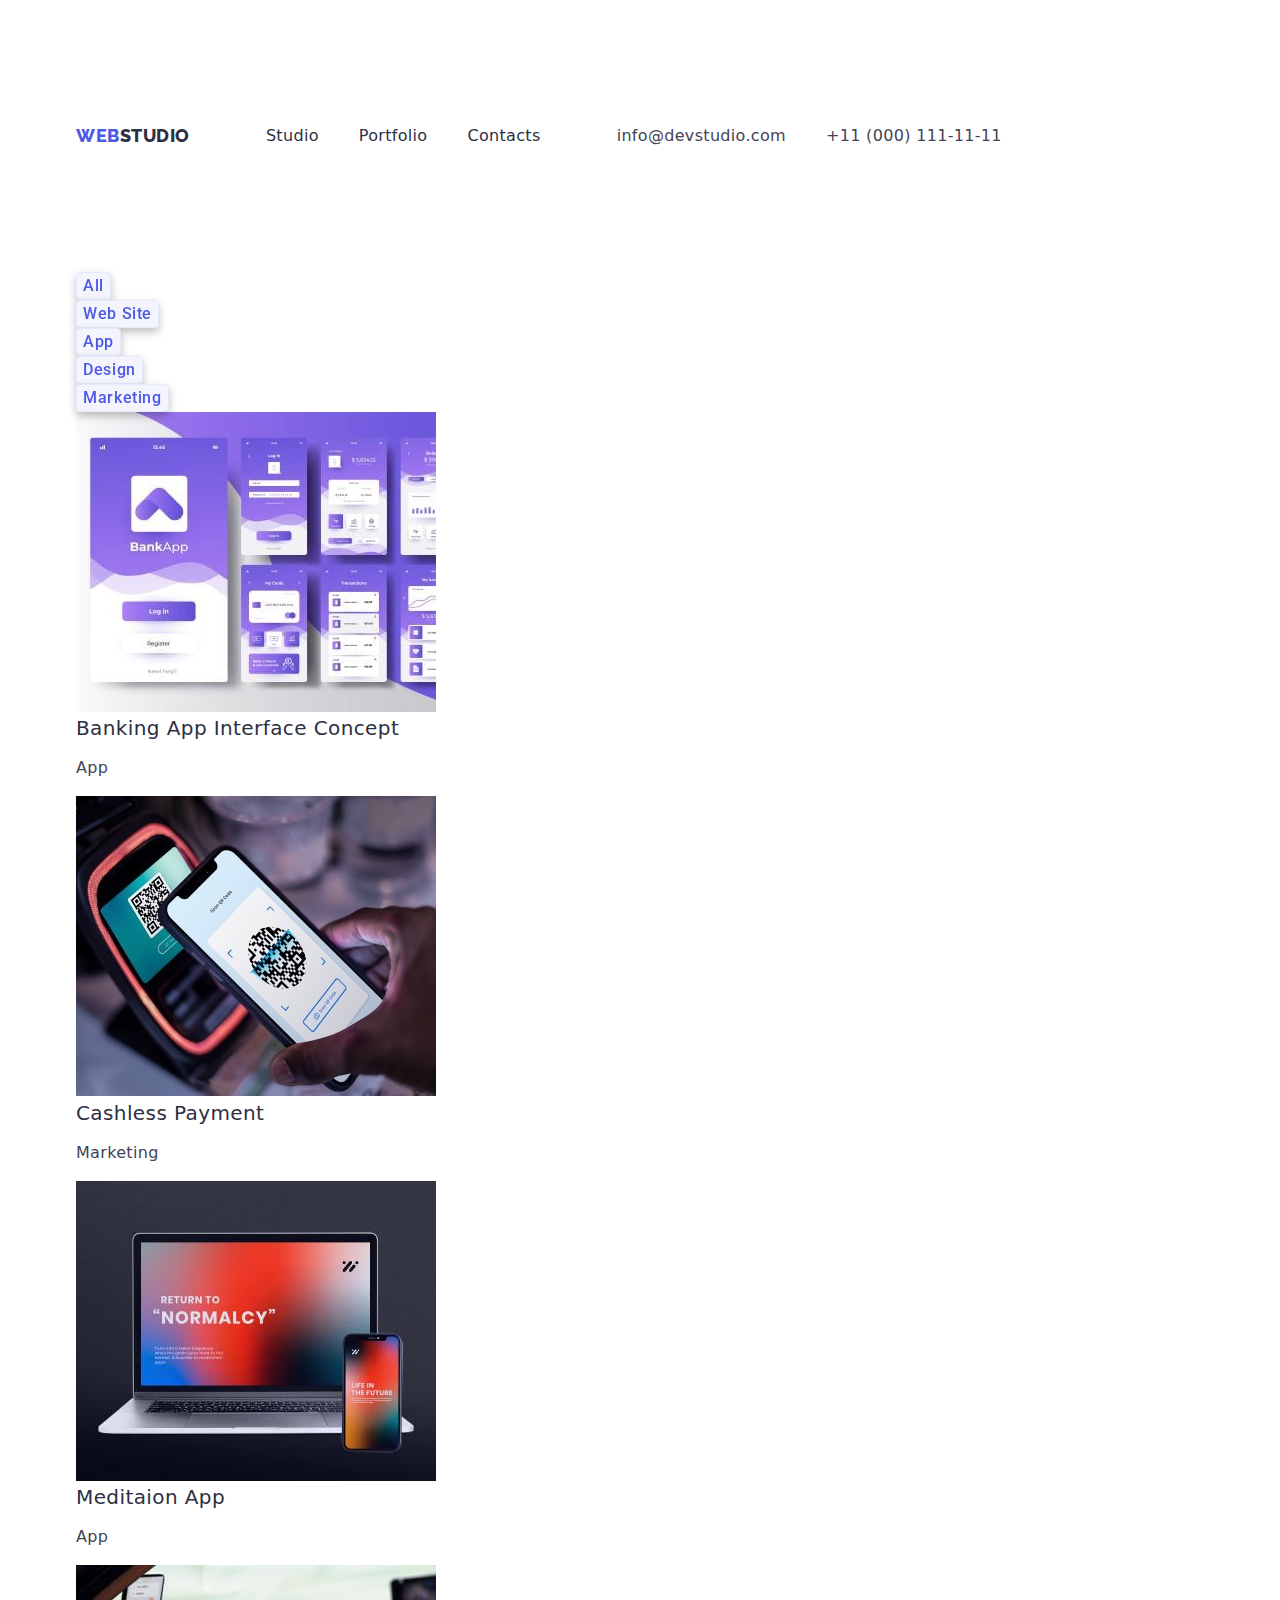
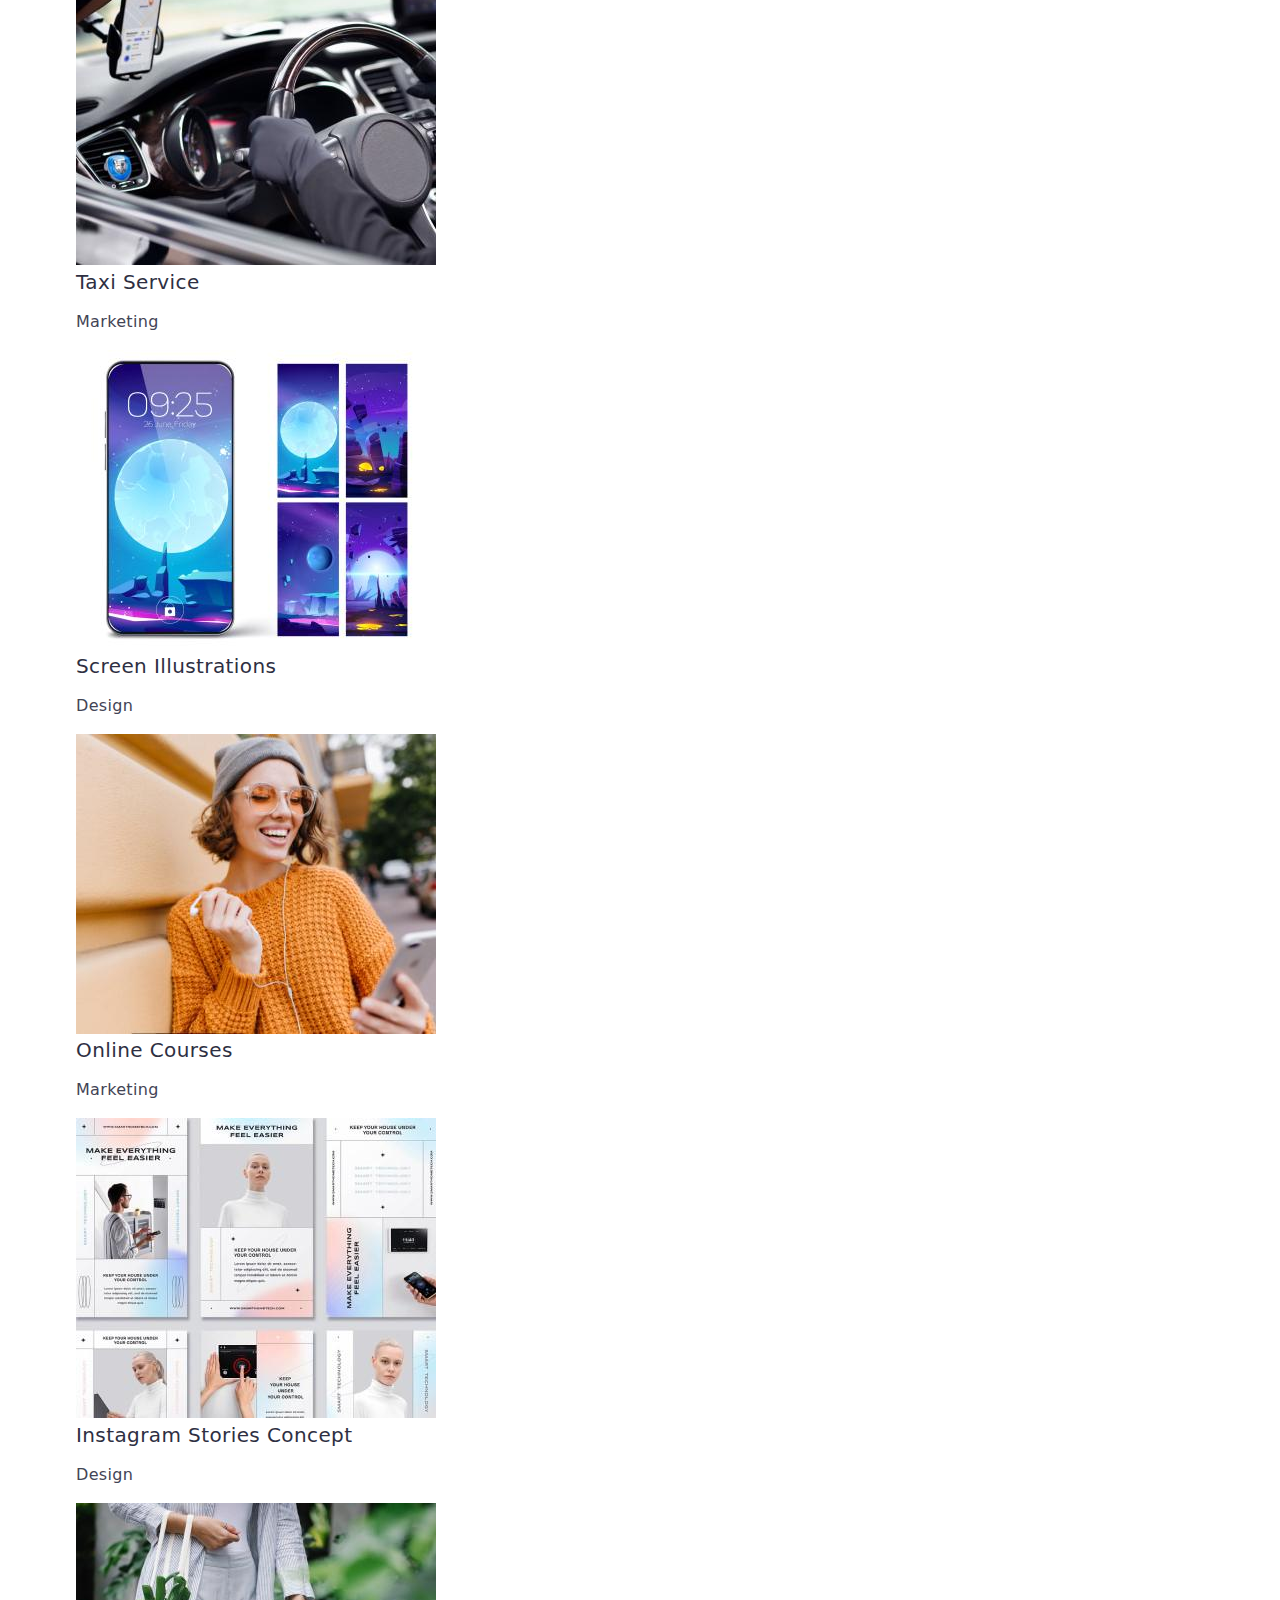
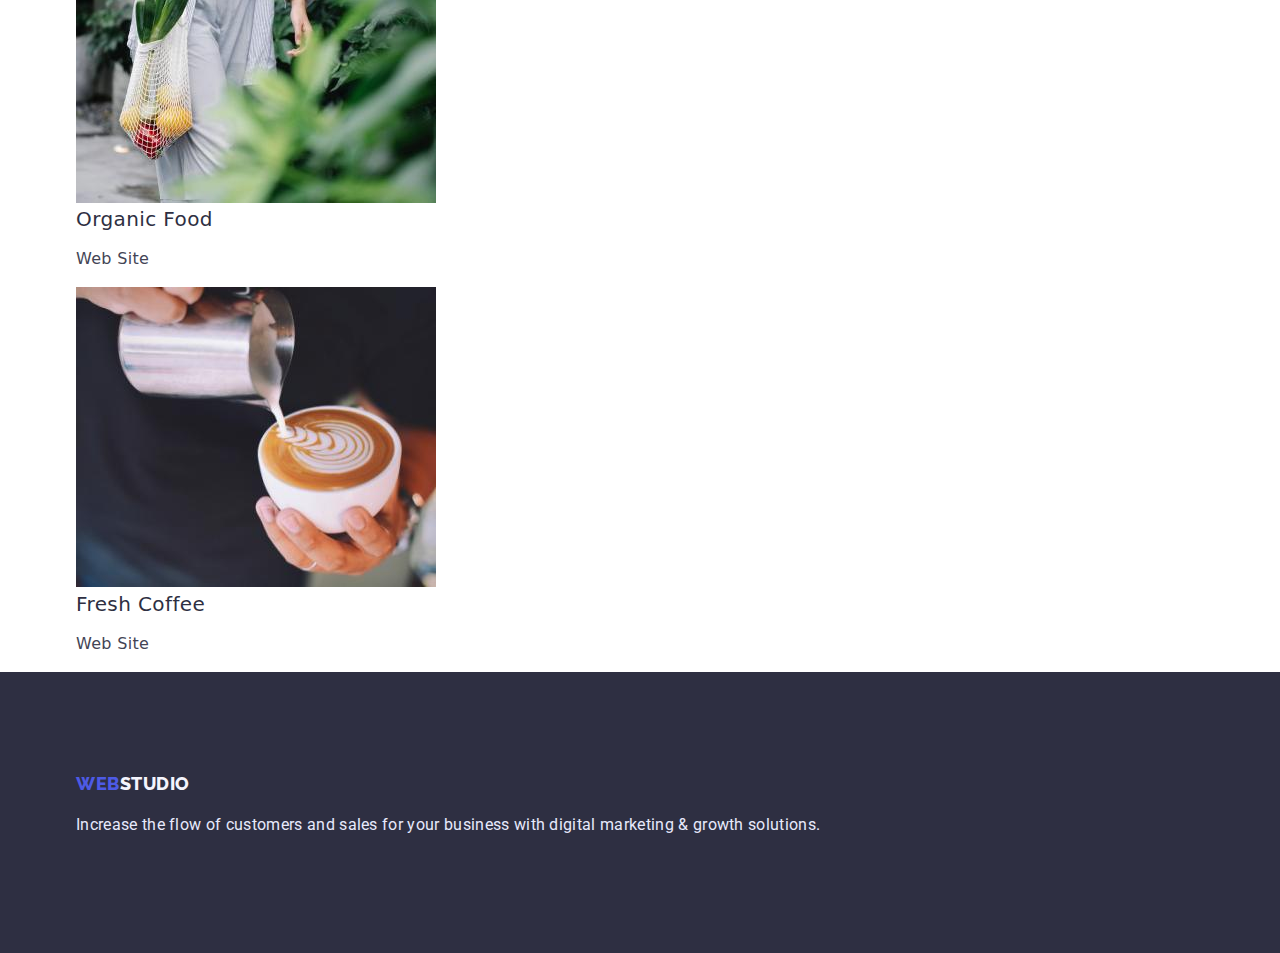
==== commit 486ec0ee: "yes" ====
--- a/portfolio.html
+++ b/portfolio.html
@@ -20,8 +20,8 @@
 
 <body>
     <header class="header">
-        <div class="container">
-            <nav>
+        <div class="container main-div">
+            <nav class="nav-link">
                 <!--Шапка-->
 
                 <a href="./index.html" class="logo-first">WEB<span class="logo-second">STUDIO</span></a>
--- a/css/stile.css
+++ b/css/stile.css
@@ -24,13 +24,26 @@
      padding-bottom: 24px;
  }
 
+ .nav-link {
+     display: flex;
+     align-items: center;
+ }
+
 
  .container {
      max-width: 1158px;
      width: 100%;
-     margin: 0 auto;
-     padding: 0 15px;
- }
+     margin-left: auto;
+     margin-right: auto;
+     padding-left: 15px;
+     padding-right: 15px;
+ }
+
+ .main-div {
+     display: flex;
+     align-items: center;
+ }
+
 
  .logo-first {
      color: var(--color-primary);
@@ -40,25 +53,24 @@
      font-size: 18px;
      line-height: 1.333;
      letter-spacing: 0.03em;
-     padding-top: 0;
-     padding-bottom: 16px;
-
+     padding: 0px;
  }
 
  .logo-second {
      font-family: 'Raleway', sans-serif;
      color: var(--color-brand);
      letter-spacing: 0.03em;
+     padding: 0px;
  }
 
  .link {
      text-decoration: none;
      color: var(--color-brand);
-
-     display: flex;
-
-
- }
+     display: flex;
+     margin: 76px;
+
+ }
+
 
  .test-link:hover,
  .test-link:focus {
@@ -94,6 +106,7 @@
 
  .link-address {
      display: flex;
+     margin-left: auto;
  }
 
  .link-address .item+.item {
@@ -113,6 +126,7 @@
      padding-top: 24px;
      padding-bottom: 24px;
      display: block;
+
  }
 
 
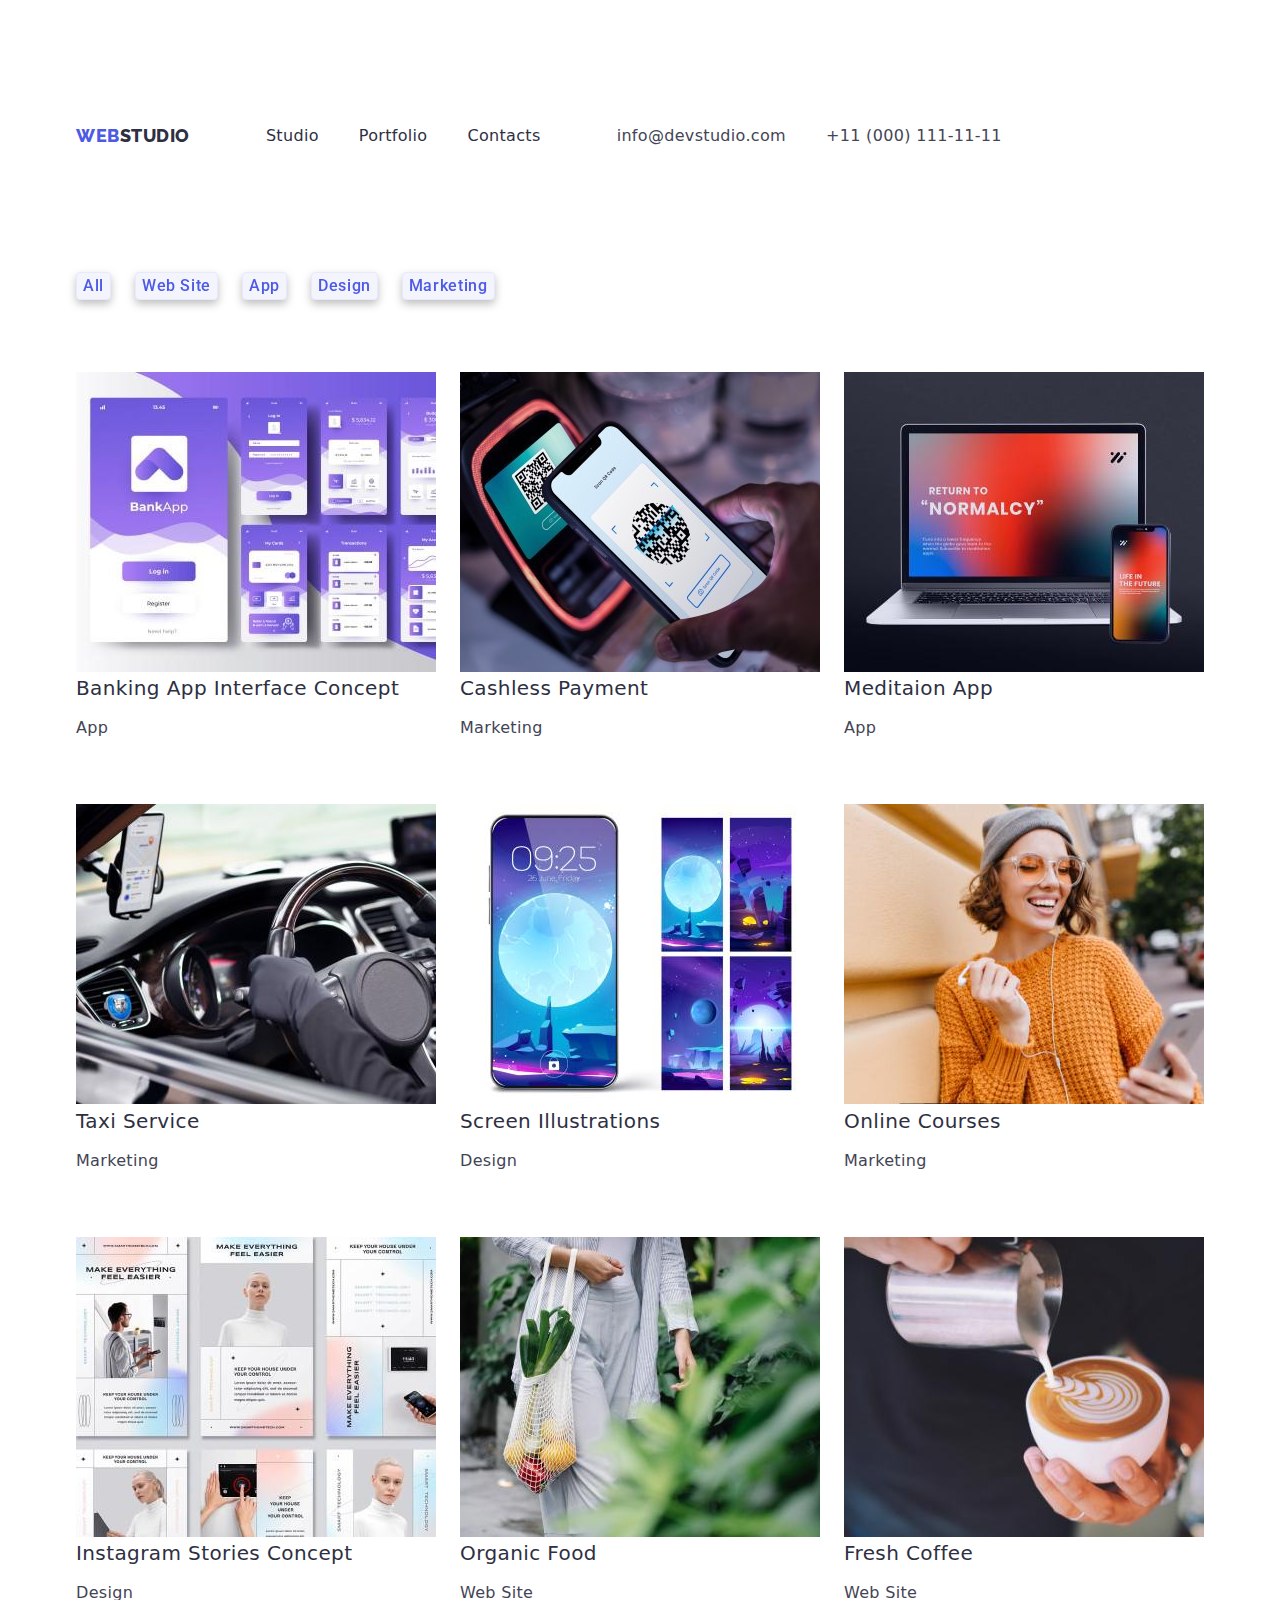
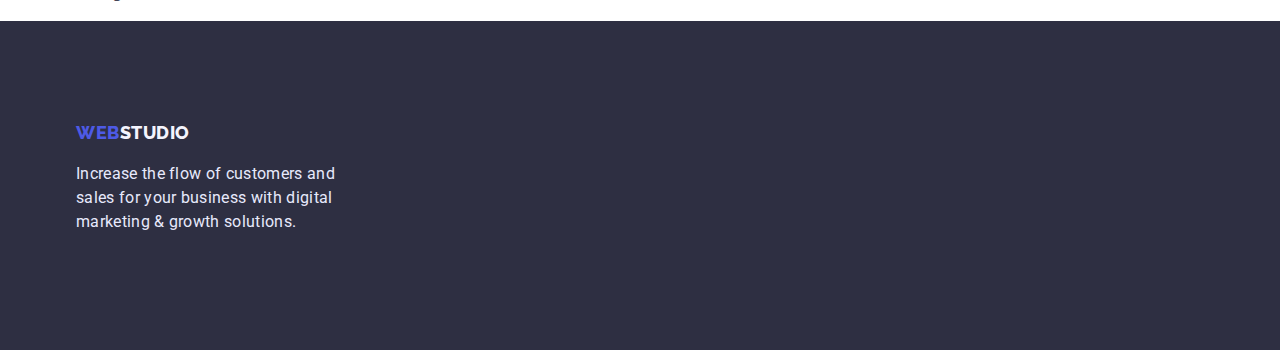
==== commit f5b60997: "yes" ====
--- a/portfolio.html
+++ b/portfolio.html
@@ -48,74 +48,74 @@
         <section class="section-portfolio">
             <div class="container">
                 <h1 class="visually-hidden">portfolio</h1>
-                <ul>
-                    <li><button type="button" class="button-portfolio">All</button></li>
-                    <li><button type="button" class="button-portfolio">Web Site</button></li>
-                    <li><button type="button" class="button-portfolio">App</button></li>
-                    <li><button type="button" class="button-portfolio">Design</button></li>
-                    <li><button type="button" class="button-portfolio">Marketing</button></li>
+                <ul class="item-portfolio">
+                    <li class="item-button"><button type="button" class="button-portfolio">All</button></li>
+                    <li class="item-button"><button type="button" class="button-portfolio">Web Site</button></li>
+                    <li class="item-button"><button type="button" class="button-portfolio">App</button></li>
+                    <li class="item-button"><button type="button" class="button-portfolio">Design</button></li>
+                    <li class="item-button"><button type="button" class="button-portfolio">Marketing</button></li>
                 </ul>
             </div>
 
             <div class="container">
-                <ul>
-                    <li><a href="" class="links-portfolio">
+                <ul class="box">
+                    <li class="link-box"><a href="" class="links-portfolio">
                             <img src="./images/img8.jpg" alt="Banking App Interface Concept" width="360" height="300">
                             <h3 class="section-header">Banking App Interface Concept</h3>
                             <p class="paragraph">App</p>
                         </a>
                     </li>
 
-                    <li><a href="" class="links-portfolio">
+                    <li class="link-box"><a href="" class="links-portfolio">
                             <img src="./images/img9.jpg" alt="Cashless Payment" width="360" height="300">
                             <h3 class="section-header">Cashless Payment</h3>
                             <p class="paragraph">Marketing</p>
                         </a>
                     </li>
 
-                    <li><a href="" class="links-portfolio">
+                    <li class="link-box"><a href="" class="links-portfolio">
                             <img src="./images/img10.jpg" alt="Meditaion App" width="360" height="300">
                             <h3 class="section-header">Meditaion App</h3>
                             <p class="paragraph">App</p>
                         </a>
                     </li>
 
-                    <li><a href="" class="links-portfolio">
+                    <li class="link-box"><a href="" class="links-portfolio">
                             <img src="./images/img11.jpg" alt="Taxi Service" width="360" height="300">
                             <h3 class="section-header">Taxi Service</h3>
                             <p class="paragraph">Marketing</p>
                         </a>
                     </li>
 
-                    <li><a href="" class="links-portfolio">
+                    <li class="link-box"><a href="" class="links-portfolio">
                             <img src="./images/img12.jpg" alt="Screen Illustrations" width="360" height="300">
                             <h3 class="section-header">Screen Illustrations</h3>
                             <p class="paragraph">Design</p>
                         </a>
                     </li>
 
-                    <li><a href="" class="links-portfolio">
+                    <li class="link-box"><a href="" class="links-portfolio">
                             <img src="./images/img13.jpg" alt="Online Courses" width="360" height="300">
                             <h3 class="section-header">Online Courses</h3>
                             <p class="paragraph">Marketing</p>
                         </a>
                     </li>
 
-                    <li><a href="" class="links-portfolio">
+                    <li class="link-box"><a href="" class="links-portfolio">
                             <img src="./images/img14.jpg" alt="Instagram Stories Concept" width="360" height="300">
                             <h3 class="section-header">Instagram Stories Concept</h3>
                             <p class="paragraph">Design</p>
                         </a>
                     </li>
 
-                    <li><a href="" class="links-portfolio">
+                    <li class="link-box"><a href="" class="links-portfolio">
                             <img src="./images/img15.jpg" alt="Organic Food" width="360" height="300">
                             <h3 class="section-header">Organic Food</h3>
                             <p class="paragraph">Web Site</p>
                         </a>
                     </li>
 
-                    <li><a href="" class="links-portfolio">
+                    <li class="link-box"><a href="" class="links-portfolio">
                             <img src="./images/img16.jpg" alt="Fresh Coffee" width="360" height="300">
                             <h3 class="section-header">Fresh Coffee</h3>
                             <p class="paragraph">Web Site</p>
@@ -131,8 +131,8 @@
         <div class="container">
             <!--сылка-->
             <a href="./index.html" class="logo-first">WEB<span class="logo-seconds">STUDIO</span></a>
-            <p class="paragraph-footer">Increase the flow of customers and
-                sales for your business with digital
+            <p class="paragraph-footer">Increase the flow of customers and <br>
+                sales for your business with digital <br>
                 marketing & growth solutions.</p>
         </div>
     </footer>
--- a/css/stile.css
+++ b/css/stile.css
@@ -18,6 +18,7 @@
      margin: 0;
  }
 
+ /* шапка */
 
  .header {
      padding-top: 24px;
@@ -28,7 +29,6 @@
      display: flex;
      align-items: center;
  }
-
 
  .container {
      max-width: 1158px;
@@ -68,14 +68,11 @@
      color: var(--color-brand);
      display: flex;
      margin: 76px;
-
- }
-
+ }
 
  .test-link:hover,
  .test-link:focus {
      color: var(--color-hover);
-
  }
 
  .test-link {
@@ -126,7 +123,6 @@
      padding-top: 24px;
      padding-bottom: 24px;
      display: block;
-
  }
 
 
@@ -135,6 +131,7 @@
      color: var(--color-hover);
  }
 
+ /* загаловак */
 
  .section-hero {
      background: var(--color-brand);
@@ -142,7 +139,6 @@
 
      padding-top: 188px;
      padding-bottom: 188px;
-
  }
 
  .hero-tital {
@@ -178,45 +174,69 @@
      cursor: pointer;
  }
 
+
+ /* инструкция */
+
  .section {
      padding-top: 120px;
      padding-bottom: 120px;
  }
 
- .section-header {
-     color: var(--color-brand);
-     font-weight: 500;
-     font-size: 20px;
-     line-height: 1.2;
+ .instruction {
+     display: flex;
+ }
+
+ .instruction .link-instruction+.link-instruction {
+     margin-left: 24px;
+ }
+
+
+
+ /* Техніка */
+ .section-img {
+     color: var(--color-brand);
+     font-weight: 700;
+     text-align: center;
+     font-size: 36px;
+     line-height: 1.111;
      letter-spacing: 0.02em;
      margin-top: 0;
-     margin-bottom: 8px;
- }
-
+     margin-bottom: 72px;
+ }
+
+ .link-img {
+     display: flex;
+ }
+
+ .link-img .img-link+.img-link {
+     margin-left: 24px;
+ }
+
+
+ /* Співробітники */
  .section-li {
      background: var(--color-main);
      box-shadow: 0px 1px 6px rgba(46, 47, 66, 0.08), 0px 1px 1px rgba(46, 47, 66, 0.16), 0px 2px 1px rgba(46, 47, 66, 0.08);
      border-radius: 0px 0px 4px 4px;
  }
 
- .paragraph {
-     color: var(--colol-secondary);
-     font-size: 16px;
-     line-height: 1.5;
-     letter-spacing: 0.02em;
-     text-decoration: none;
-
- }
-
- .section-img {
-     color: var(--color-brand);
-     font-weight: 700;
-     text-align: center;
-     font-size: 36px;
-     line-height: 1.111;
+ .section-li-li {
+     display: flex;
+     flex-wrap: wrap;
+ }
+
+ .section-li-li .section-li+.section-li {
+     margin-left: 24px;
+ }
+
+ .section-header {
+     color: var(--color-brand);
+     font-weight: 500;
+     font-size: 20px;
+     line-height: 1.2;
      letter-spacing: 0.02em;
      margin-top: 0;
-     margin-bottom: 72px;
+     margin-bottom: 8px;
  }
 
  .employees {
@@ -225,6 +245,25 @@
      padding-bottom: 120px;
  }
 
+ .paragraph-link {
+     text-align: center;
+ }
+
+ .section-header-link {
+     margin-top: 0;
+     margin-bottom: 8px;
+     text-align: center;
+ }
+
+ /* Футер */
+ .paragraph {
+     color: var(--colol-secondary);
+     font-size: 16px;
+     line-height: 1.5;
+     letter-spacing: 0.02em;
+     text-decoration: none;
+ }
+
  .footer {
      background: var(--color-brand);
      font-family: 'Roboto', sans-serif;
@@ -248,12 +287,27 @@
      letter-spacing: 0.02em;
  }
 
+
+
+ /* портфолія */
+
+ /* загаловак */
+
  .section-portfolio {
      box-sizing: border-box;
      border-radius: 4px;
      text-decoration: none;
-
-
+ }
+
+ .item-portfolio {
+     display: flex;
+     margin-top: 0;
+     margin-bottom: 72px;
+
+ }
+
+ .item-portfolio .item-button+.item-button {
+     margin-left: 24px;
  }
 
  .button-portfolio {
@@ -274,6 +328,7 @@
      cursor: pointer;
      text-decoration: none;
      Padding: 12px, 24px, 12px, 24px;
+
  }
 
 
@@ -283,13 +338,29 @@
      background-color: var(--color-primary);
  }
 
+ .box {
+     display: flex;
+     flex-wrap: wrap;
+ }
+
+ .link-box {
+     margin-right: 24px;
+     margin-bottom: 48px;
+ }
+
+ .link-box:nth-child(3n) {
+     margin-right: 0;
+ }
+
+ .link-box:nth-last-child(-n +3) {
+     margin-bottom: 0;
+ }
 
  .links-portfolio {
      cursor: pointer;
      text-decoration: none;
-     padding-top: 0px;
-     padding-bottom: 48px;
- }
+ }
+
 
  .visually-hidden {
      position: absolute;
